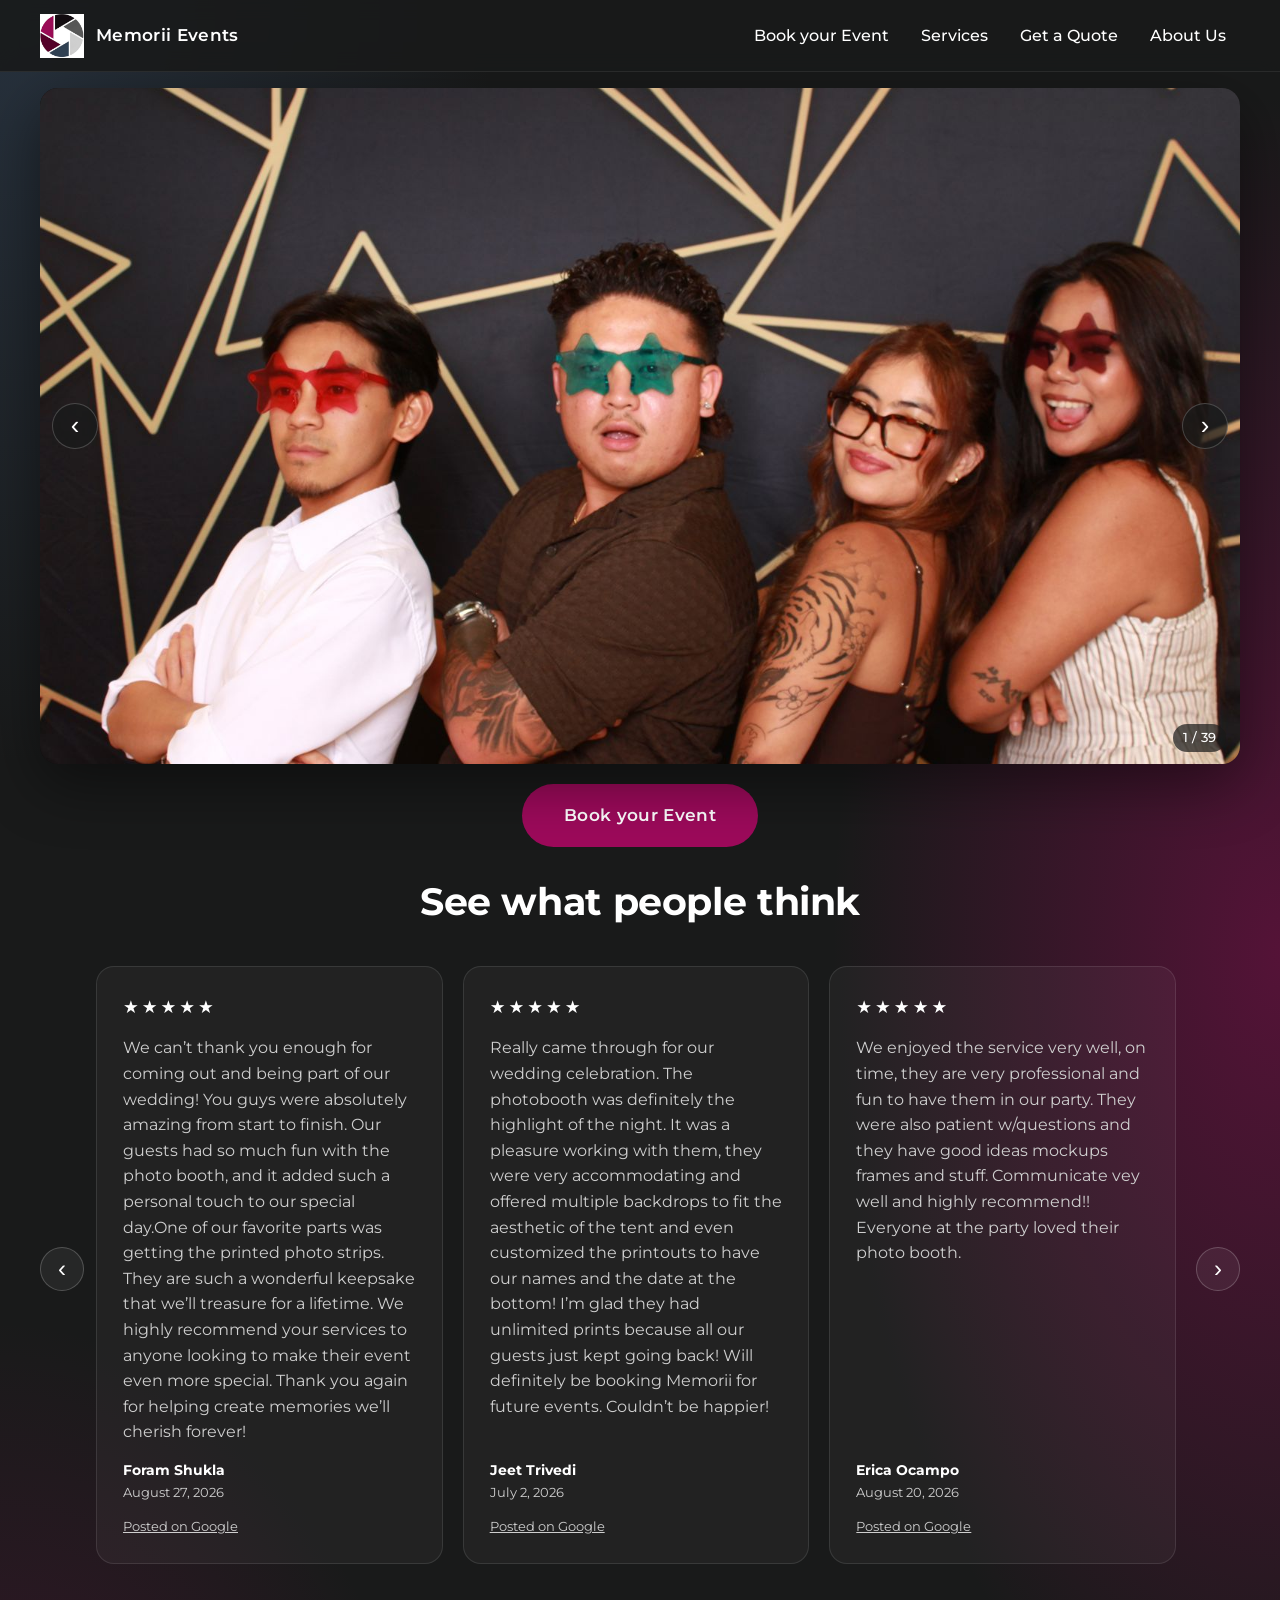
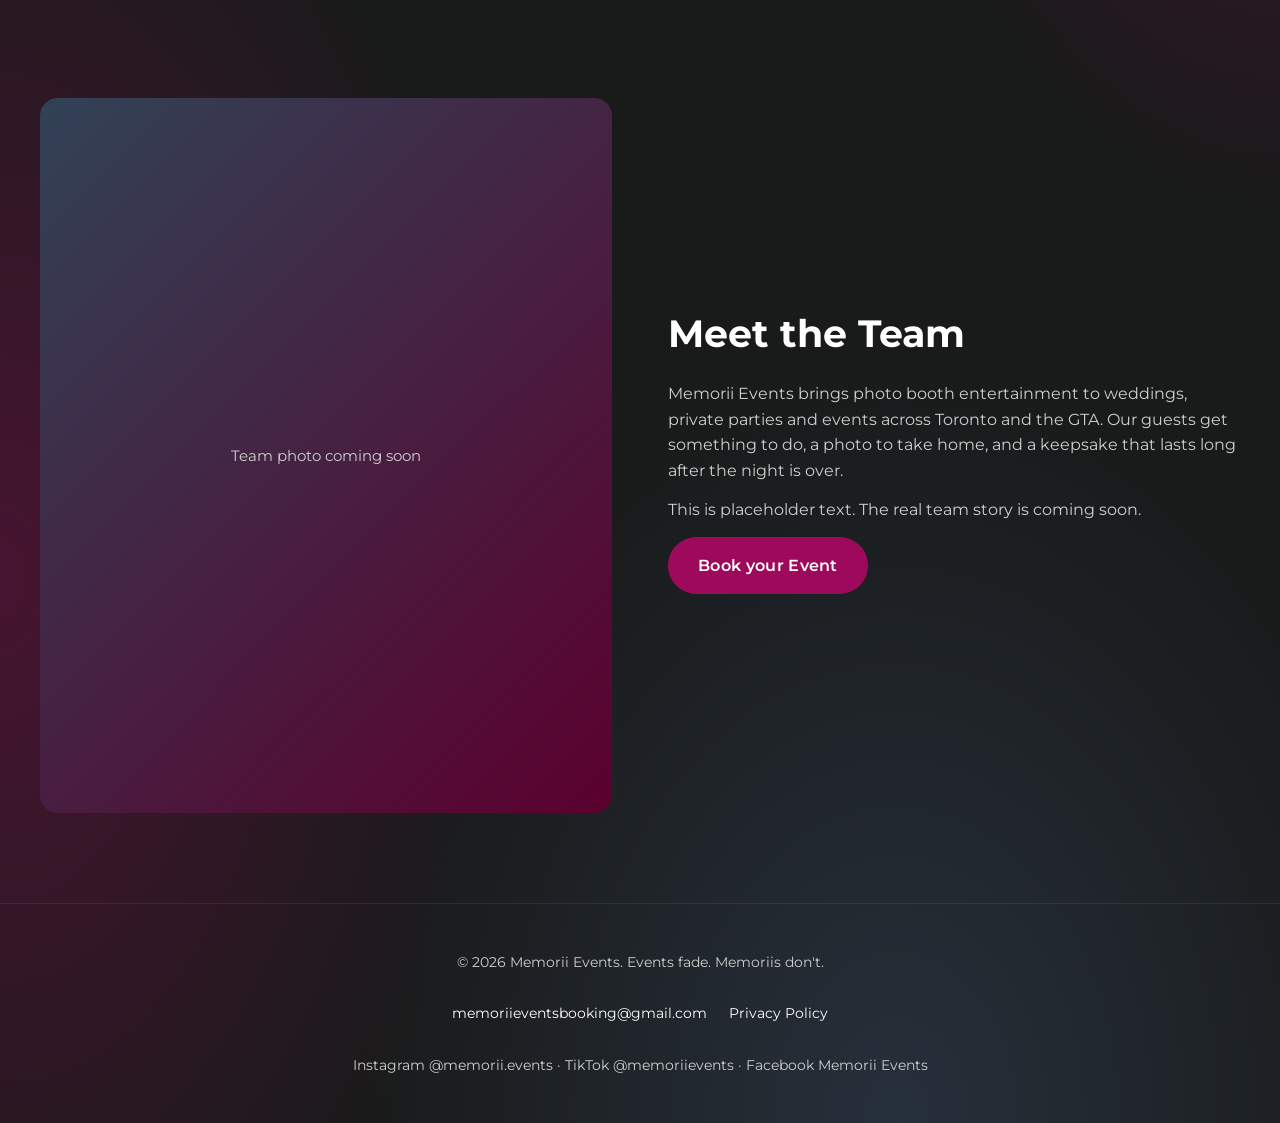
==== index.html @ ae77ec04 "Build Part 1 of Memorii Events site Static HTML/CSS/JS site: home page with hero carousel, reviews r" ====
<!doctype html>
<html lang="en-CA">
<head>
  <meta charset="utf-8">
  <meta name="viewport" content="width=device-width, initial-scale=1">
  <title>Memorii Events | Photo Booth Entertainment in Toronto and the GTA</title>
  <meta name="description" content="Memorii Events brings photo booth entertainment, printed keepsakes and digital photo sharing to weddings, private parties and events in Toronto and the GTA.">
  <link rel="canonical" href="https://memoriievents.ca/">
  <meta property="og:type" content="website">
  <meta property="og:title" content="Memorii Events">
  <meta property="og:description" content="Events fade. Memoriis don't.">
  <meta property="og:url" content="https://memoriievents.ca/">
  <meta property="og:image" content="https://memoriievents.ca/assets/brand/business-card.jpg">
  <meta name="theme-color" content="#191a1a">
  <link rel="icon" href="assets/logo-web.png">
  <link rel="preconnect" href="https://fonts.googleapis.com">
  <link rel="preconnect" href="https://fonts.gstatic.com" crossorigin>
  <link href="https://fonts.googleapis.com/css2?family=Montserrat:wght@400;500;600;700&display=swap" rel="stylesheet">
  <link rel="stylesheet" href="assets/css/styles.css">
  <script type="application/ld+json">
  {"@context":"https://schema.org","@type":"LocalBusiness","name":"Memorii Events","url":"https://memoriievents.ca/","email":"memoriieventsbooking@gmail.com","description":"Photo booth entertainment, onsite printing and digital photo sharing for weddings, private parties and events.","areaServed":"Toronto and the GTA"}
  </script>
</head>
<body>
<a class="skip-link" href="#main">Skip to content</a>

<header class="site-header">
  <div class="container header-inner">
    <a class="brand" href="index.html" aria-label="Memorii Events home">
      <img src="assets/logo-web.png" alt="Memorii Events logo" width="44" height="44">
      <span>Memorii Events</span>
    </a>
    <button class="menu-toggle" type="button" aria-expanded="false" aria-controls="site-nav" aria-label="Open menu">
      <span></span><span></span><span></span>
    </button>
    <nav id="site-nav" class="site-nav" aria-label="Main">
      <a href="pages/book.html">Book your Event</a>
      <a href="pages/services.html">Services</a>
      <a href="pages/quote.html">Get a Quote</a>
      <a href="#meet-the-team">About Us</a>
    </nav>
  </div>
</header>

<main id="main">
  <section class="hero" aria-label="Photos and videos from our events">
    <div class="container">
      <div class="carousel-stage" role="region" aria-roledescription="carousel" aria-label="Photos and videos from our events">
        <span class="carousel-count" aria-live="polite"></span>
        <button class="carousel-btn prev" type="button" aria-label="Previous photo or video">&#8249;</button>
        <button class="carousel-btn next" type="button" aria-label="Next photo or video">&#8250;</button>
      </div>
    </div>
    <div class="hero-cta">
      <a class="btn btn-lg" href="pages/book.html">Book your Event</a>
    </div>
  </section>

  <section class="reviews" id="reviews" aria-labelledby="reviews-title">
    <div class="container">
      <h2 class="section-title" id="reviews-title">See what people think</h2>
      <div class="reviews-wrap">
        <button class="rev-btn" type="button" data-reviews-prev aria-label="Previous reviews">&#8249;</button>
        <div class="reviews-track" data-reviews tabindex="0" aria-label="Customer reviews"></div>
        <button class="rev-btn" type="button" data-reviews-next aria-label="Next reviews">&#8250;</button>
      </div>
    </div>
  </section>

  <section class="about" id="meet-the-team" aria-labelledby="team-title">
    <div class="container about-grid">
      <div class="team-photo">
        <img src="assets/images/team.jpg" alt="The Memorii Events team" width="800" height="1000"
             onload="this.nextElementSibling.hidden=true" onerror="this.remove()">
        <span class="team-placeholder">Team photo coming soon</span>
      </div>
      <div class="about-copy">
        <h2 id="team-title">Meet the Team</h2>
        <!-- TODO: replace this filler text with the real About Us blurb -->
        <p>Memorii Events brings photo booth entertainment to weddings, private parties and events across Toronto and the GTA. Our guests get something to do, a photo to take home, and a keepsake that lasts long after the night is over.</p>
        <p>This is placeholder text. The real team story is coming soon.</p>
        <p><a class="btn" href="pages/book.html">Book your Event</a></p>
      </div>
    </div>
  </section>
</main>

<footer class="site-footer">
  <div class="container footer-inner">
    <p>&copy; 2026 Memorii Events. Events fade. Memoriis don't.</p>
    <ul class="footer-links">
      <li><a href="mailto:memoriieventsbooking@gmail.com">memoriieventsbooking@gmail.com</a></li>
      <li><a href="pages/privacy.html">Privacy Policy</a></li>
    </ul>
    <p>Instagram @memorii.events &middot; TikTok @memoriievents &middot; Facebook Memorii Events</p>
  </div>
</footer>

<script src="assets/js/main.js" defer></script>
</body>
</html>
---- assets/css/styles.css ----
/* ==========================================================
   Memorii Events - main stylesheet
   Colours are defined once here. To change a brand colour,
   edit the value in :root below.
   ========================================================== */
:root {
  --bg: #191a1a;            /* page background (near-black) */
  --slate: #314256;         /* edge glow, dark gray blue */
  --magenta: #9d0a5b;       /* accent, buttons, edge glow */
  --magenta-deep: #5b002e;  /* button hover */
  --white: #ffffff;         /* main text */
  --grey: #cfcfcf;          /* secondary text */
  --header-h: 72px;
  --radius: 18px;
  --container: 1200px;
}

* { box-sizing: border-box; }
html { scroll-behavior: smooth; background: var(--bg); }

body {
  margin: 0;
  min-height: 100vh;
  font-family: "Montserrat", system-ui, -apple-system, "Segoe UI", sans-serif;
  font-size: 16px;
  line-height: 1.6;
  color: var(--white);
  background-color: var(--bg);
  /* Soft brand glows along the edges, based on the business card */
  background-image:
    radial-gradient(ellipse 55% 40% at 0% 0%, rgba(49, 66, 86, 0.6), transparent 70%),
    radial-gradient(ellipse 50% 45% at 100% 35%, rgba(157, 10, 91, 0.45), transparent 70%),
    radial-gradient(ellipse 55% 45% at 0% 80%, rgba(157, 10, 91, 0.35), transparent 70%),
    radial-gradient(ellipse 60% 40% at 70% 100%, rgba(49, 66, 86, 0.55), transparent 70%);
  background-repeat: no-repeat;
  background-size: 100% 100%;
}

img, video { display: block; max-width: 100%; }
a { color: var(--white); }
a:focus-visible, button:focus-visible, input:focus-visible,
select:focus-visible, textarea:focus-visible, [tabindex]:focus-visible {
  outline: 3px solid var(--magenta);
  outline-offset: 3px;
}

.container { width: min(100% - 32px, var(--container)); margin-inline: auto; }
.visually-hidden {
  position: absolute !important; width: 1px; height: 1px; padding: 0;
  margin: -1px; overflow: hidden; clip: rect(0 0 0 0); border: 0; white-space: nowrap;
}
.skip-link {
  position: absolute; left: 16px; top: -60px; z-index: 100;
  background: var(--magenta); color: var(--white); padding: 8px 14px; border-radius: 8px;
}
.skip-link:focus { top: 12px; }

/* ---------- Buttons ---------- */
.btn {
  display: inline-block; cursor: pointer; text-decoration: none;
  font: inherit; font-weight: 600; letter-spacing: 0.02em;
  padding: 14px 28px; border-radius: 999px; border: 2px solid transparent;
  background: var(--magenta); color: var(--white);
  transition: background-color 0.2s ease, border-color 0.2s ease;
}
.btn:hover { background: var(--magenta-deep); }
.btn-lg { padding: 16px 40px; font-size: 1.05rem; }
.btn-ghost { background: transparent; border-color: var(--grey); color: var(--white); }
.btn-ghost:hover { background: rgba(255, 255, 255, 0.08); border-color: var(--white); }

/* ---------- Header / banner ---------- */
.site-header {
  position: sticky; top: 0; z-index: 50; height: var(--header-h);
  background: rgba(25, 26, 26, 0.88);
  backdrop-filter: blur(10px); -webkit-backdrop-filter: blur(10px);
  border-bottom: 1px solid rgba(255, 255, 255, 0.08);
}
.header-inner {
  height: 100%; display: flex; align-items: center; justify-content: space-between;
  position: relative;
}
.brand { display: flex; align-items: center; gap: 12px; text-decoration: none; }
.brand img { height: 44px; width: auto; }
.brand span { font-weight: 600; font-size: 1.05rem; letter-spacing: 0.02em; }

.site-nav {
  display: none; position: absolute; top: 100%; left: 0; right: 0;
  flex-direction: column; background: var(--bg);
  border-bottom: 1px solid rgba(255, 255, 255, 0.08);
}
.site-nav.is-open { display: flex; }
.site-nav a {
  padding: 16px 20px; text-decoration: none; font-weight: 500;
  border-top: 1px solid rgba(255, 255, 255, 0.06);
}
.site-nav a:hover, .site-nav a[aria-current="page"] { color: var(--magenta); }

.menu-toggle {
  display: flex; flex-direction: column; justify-content: center; gap: 5px;
  width: 44px; height: 44px; padding: 10px; background: none; border: 0; cursor: pointer;
}
.menu-toggle span { display: block; height: 2px; background: var(--white); border-radius: 2px; }

@media (min-width: 900px) {
  .menu-toggle { display: none; }
  .site-nav {
    display: flex; position: static; flex-direction: row; gap: 4px;
    background: none; border: 0;
  }
  .site-nav a {
    border: 0; padding: 8px 14px; border-radius: 999px;
  }
  .site-nav a:hover, .site-nav a[aria-current="page"] {
    background: rgba(157, 10, 91, 0.25); color: var(--white);
  }
}

/* ---------- Home: hero carousel ---------- */
.hero { padding: 16px 0 0; }
.hero .container { width: min(100% - 24px, var(--container)); }

.carousel-stage {
  position: relative; overflow: hidden; border-radius: var(--radius);
  background: #0e0f0f; box-shadow: 0 20px 60px rgba(0, 0, 0, 0.45);
  /* Fills most of the first screen. The reviews heading peeks in at the bottom. */
  height: 70vh;
  height: clamp(300px, calc(100svh - 224px), 760px);
  touch-action: pan-y;
  user-select: none;
}
.slide {
  position: absolute; inset: 0; opacity: 0; transition: opacity 0.6s ease;
  pointer-events: none;
}
.slide.is-active { opacity: 1; pointer-events: auto; }
.slide img, .slide video { width: 100%; height: 100%; object-fit: cover; }

.carousel-btn {
  position: absolute; top: 50%; transform: translateY(-50%); z-index: 3;
  width: 46px; height: 46px; border-radius: 50%; cursor: pointer;
  background: rgba(25, 26, 26, 0.7); color: var(--white);
  border: 1px solid rgba(255, 255, 255, 0.2);
  font-size: 1.6rem; line-height: 1; display: grid; place-items: center;
}
.carousel-btn:hover { background: var(--magenta); border-color: var(--magenta); }
.carousel-btn.prev { left: 12px; }
.carousel-btn.next { right: 12px; }

.carousel-count {
  position: absolute; right: 14px; bottom: 12px; z-index: 3;
  font-size: 0.8rem; font-weight: 500; color: var(--white);
  background: rgba(25, 26, 26, 0.7); padding: 4px 10px; border-radius: 999px;
}

.hero-cta { text-align: center; margin-top: 20px; }

/* ---------- Reviews ---------- */
.reviews { padding: 24px 0 80px; }
.section-title {
  text-align: center; font-size: clamp(1.6rem, 3.2vw, 2.4rem);
  font-weight: 700; margin: 0 0 28px; letter-spacing: -0.01em;
}
.reviews-wrap { display: flex; align-items: center; gap: 12px; }
.reviews-track {
  flex: 1; min-width: 0; display: flex; gap: 20px; overflow-x: auto;
  scroll-snap-type: x mandatory; scroll-behavior: smooth;
  padding: 6px 2px 14px; scrollbar-width: none;
}
.reviews-track::-webkit-scrollbar { display: none; }
.review-card {
  flex: 0 0 100%; scroll-snap-align: start;
  display: flex; flex-direction: column; gap: 14px;
  padding: 26px; border-radius: var(--radius);
  background: rgba(255, 255, 255, 0.04); border: 1px solid rgba(255, 255, 255, 0.1);
}
.stars { color: var(--white); letter-spacing: 3px; font-size: 1.1rem; }
.review-text { margin: 0; color: var(--grey); flex: 1; }
.review-meta { display: flex; flex-direction: column; font-size: 0.9rem; }
.review-meta span { color: var(--grey); font-size: 0.82rem; }
.posted-on { font-size: 0.8rem; color: var(--grey); }
.reviews-status { text-align: center; color: var(--grey); }
.rev-btn {
  flex: 0 0 auto; width: 44px; height: 44px; border-radius: 50%; cursor: pointer;
  background: rgba(255, 255, 255, 0.06); color: var(--white);
  border: 1px solid rgba(255, 255, 255, 0.2); font-size: 1.5rem; line-height: 1;
}
.rev-btn:hover { background: var(--magenta); border-color: var(--magenta); }

@media (min-width: 900px) {
  .review-card { flex: 0 0 calc((100% - 40px) / 3); }
  .reviews-track { gap: 20px; }
}

/* ---------- About / team ---------- */
.about { padding: 40px 0 90px; scroll-margin-top: calc(var(--header-h) + 16px); }
.about-grid { display: grid; gap: 36px; align-items: center; }
.team-photo {
  position: relative; aspect-ratio: 4 / 5; border-radius: var(--radius); overflow: hidden;
  background: linear-gradient(135deg, var(--slate), var(--magenta-deep));
  display: grid; place-items: center;
}
.team-photo img { position: absolute; inset: 0; width: 100%; height: 100%; object-fit: cover; }
.team-placeholder { font-size: 0.95rem; color: var(--grey); padding: 16px; text-align: center; }
.about-copy h2 { font-size: clamp(1.6rem, 3.2vw, 2.4rem); margin: 0 0 16px; }
.about-copy p { color: var(--grey); margin: 0 0 14px; }
@media (min-width: 800px) {
  .about-grid { grid-template-columns: 1fr 1fr; gap: 56px; }
}

/* ---------- Footer ---------- */
.site-footer {
  border-top: 1px solid rgba(255, 255, 255, 0.08); padding: 32px 0; color: var(--grey);
  font-size: 0.9rem;
}
.footer-inner { display: flex; flex-direction: column; gap: 14px; align-items: center; text-align: center; }
.footer-links { display: flex; flex-wrap: wrap; gap: 8px 22px; justify-content: center; list-style: none; padding: 0; margin: 0; }
.footer-links a { text-decoration: none; }
.footer-links a:hover { color: var(--magenta); }

/* ---------- Inner pages ---------- */
.page { padding: 56px 0 90px; }
.page-narrow { max-width: 680px; margin-inline: auto; }
.page h1 { font-size: clamp(2rem, 4.5vw, 3rem); margin: 0 0 12px; line-height: 1.15; }
.page .lead { color: var(--grey); font-size: 1.05rem; margin: 0 0 32px; }
.page h2 { font-size: 1.3rem; margin: 32px 0 10px; }
.page p, .page li { color: var(--grey); }

.form-card {
  background: rgba(255, 255, 255, 0.04); border: 1px solid rgba(255, 255, 255, 0.1);
  border-radius: var(--radius); padding: clamp(22px, 4vw, 40px);
}
.enquiry-form { display: grid; gap: 18px; }
.field { display: grid; gap: 6px; }
.field label { font-weight: 600; font-size: 0.95rem; }
.field .hint { font-size: 0.82rem; color: var(--grey); }
.field input, .field select, .field textarea {
  font: inherit; color: var(--white); width: 100%;
  background: rgba(255, 255, 255, 0.06); border: 1px solid rgba(255, 255, 255, 0.16);
  border-radius: 12px; padding: 12px 14px;
}
.field select option { background: var(--bg); color: var(--white); }
.field textarea { resize: vertical; min-height: 120px; }
.field input::placeholder, .field textarea::placeholder { color: rgba(207, 207, 207, 0.6); }
.enquiry-form .btn { justify-self: start; }
.required-note { font-size: 0.85rem; color: var(--grey); margin: 0 0 18px; }

.coming-soon {
  border: 1px dashed rgba(255, 255, 255, 0.25); border-radius: var(--radius);
  padding: 36px 24px; text-align: center; color: var(--grey);
}
.cta-row { display: flex; flex-wrap: wrap; gap: 12px; margin-top: 24px; }

/* ---------- Motion preferences ---------- */
@media (prefers-reduced-motion: reduce) {
  html { scroll-behavior: auto; }
  *, *::before, *::after { transition-duration: 0.01ms !important; }
  .reviews-track { scroll-behavior: auto; }
}

/* ---------- Tablet and up ---------- */
@media (min-width: 900px) {
  .container { width: min(100% - 48px, var(--container)); }
  .hero .container { width: min(100% - 48px, var(--container)); }
  .reviews-track { padding-inline: 4px; }
}
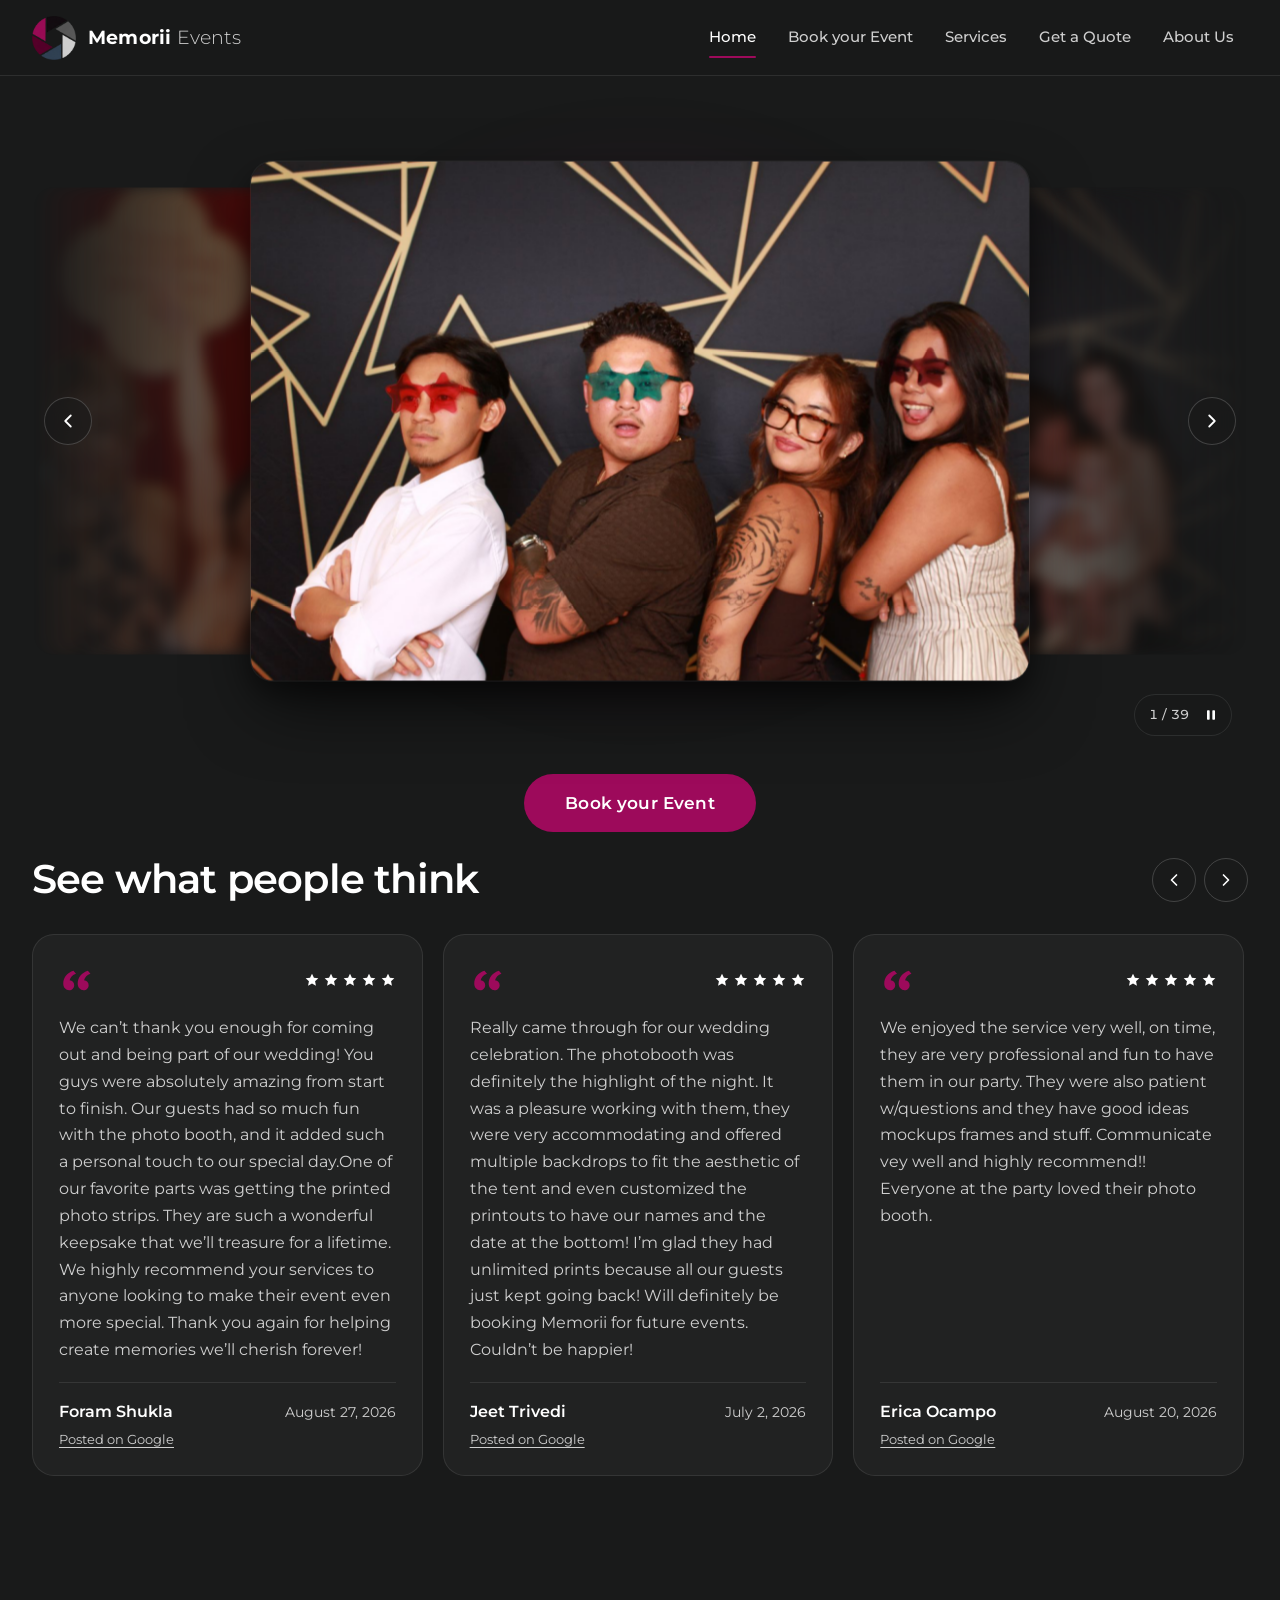
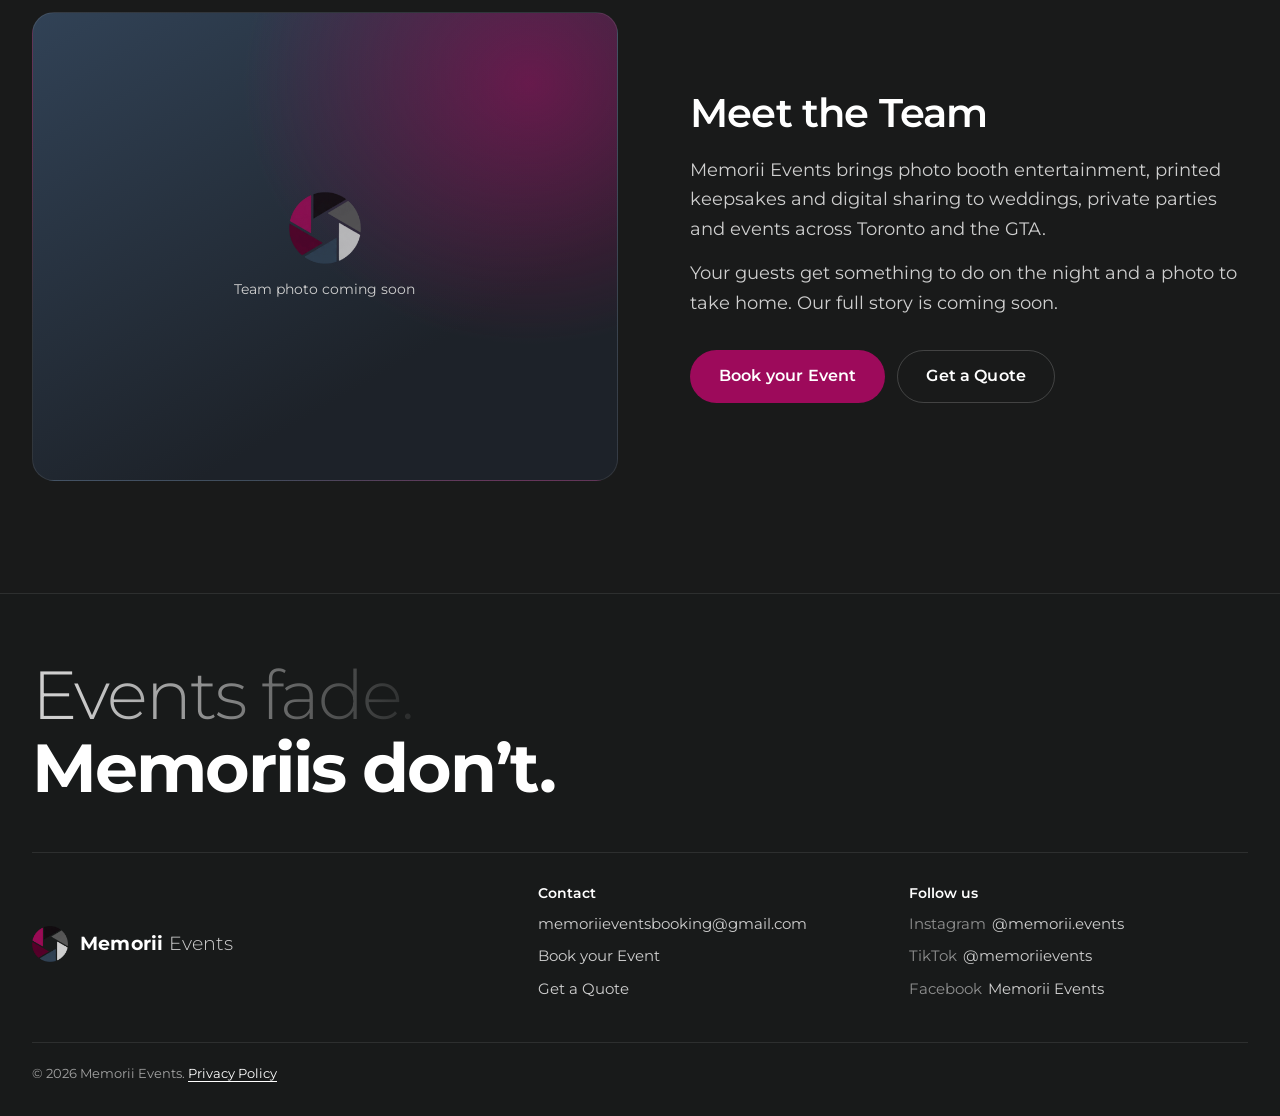
==== commit 80a1f82f: "Rebuild Part 1: coverflow carousel, transparent logo, polished pages - Coverflow hero carousel: rais" ====
--- a/index.html
+++ b/index.html
@@ -3,22 +3,30 @@
 <head>
   <meta charset="utf-8">
   <meta name="viewport" content="width=device-width, initial-scale=1">
-  <title>Memorii Events | Photo Booth Entertainment in Toronto and the GTA</title>
-  <meta name="description" content="Memorii Events brings photo booth entertainment, printed keepsakes and digital photo sharing to weddings, private parties and events in Toronto and the GTA.">
+  <title>Memorii Events | Photo Booth for Weddings and Events in Toronto and the GTA</title>
+  <meta name="description" content="Photo booth entertainment for weddings, private parties and events across Toronto and the GTA. Printed keepsakes, digital sharing and something fun for your guests to do.">
   <link rel="canonical" href="https://memoriievents.ca/">
+  <meta name="theme-color" content="#191a1a">
+
+  <!-- Social sharing previews -->
   <meta property="og:type" content="website">
-  <meta property="og:title" content="Memorii Events">
-  <meta property="og:description" content="Events fade. Memoriis don't.">
+  <meta property="og:site_name" content="Memorii Events">
+  <meta property="og:locale" content="en_CA">
+  <meta property="og:title" content="Memorii Events | Photo Booth for Weddings and Events in Toronto and the GTA">
+  <meta property="og:description" content="Photo booth entertainment for weddings, private parties and events across Toronto and the GTA. Printed keepsakes, digital sharing and something fun for your guests to do.">
   <meta property="og:url" content="https://memoriievents.ca/">
-  <meta property="og:image" content="https://memoriievents.ca/assets/brand/business-card.jpg">
-  <meta name="theme-color" content="#191a1a">
-  <link rel="icon" href="assets/logo-web.png">
+  <meta property="og:image" content="https://memoriievents.ca/assets/media-web/wedding1.jpg">
+  <meta name="twitter:card" content="summary_large_image">
+
+  <link rel="icon" type="image/png" sizes="32x32" href="assets/favicon-32.png">
+  <link rel="apple-touch-icon" href="assets/apple-touch-icon.png">
+
   <link rel="preconnect" href="https://fonts.googleapis.com">
   <link rel="preconnect" href="https://fonts.gstatic.com" crossorigin>
-  <link href="https://fonts.googleapis.com/css2?family=Montserrat:wght@400;500;600;700&display=swap" rel="stylesheet">
-  <link rel="stylesheet" href="assets/css/styles.css">
+  <link rel="stylesheet" href="https://fonts.googleapis.com/css2?family=Montserrat:wght@300;400;500;600;700&display=swap">
+  <link rel="stylesheet" href="assets/css/styles.css?v=2">
   <script type="application/ld+json">
-  {"@context":"https://schema.org","@type":"LocalBusiness","name":"Memorii Events","url":"https://memoriievents.ca/","email":"memoriieventsbooking@gmail.com","description":"Photo booth entertainment, onsite printing and digital photo sharing for weddings, private parties and events.","areaServed":"Toronto and the GTA"}
+  {"@context": "https://schema.org", "@type": "LocalBusiness", "name": "Memorii Events", "url": "https://memoriievents.ca/", "email": "memoriieventsbooking@gmail.com", "logo": "https://memoriievents.ca/assets/logo-transparent.png", "image": "https://memoriievents.ca/assets/media-web/wedding1.jpg", "slogan": "Events fade. Memoriis don't.", "description": "Photo booth entertainment, onsite printing and digital photo sharing for weddings, private parties and events.", "areaServed": ["Toronto", "Greater Toronto Area"]}
   </script>
 </head>
 <body>
@@ -26,76 +34,134 @@
 
 <header class="site-header">
   <div class="container header-inner">
-    <a class="brand" href="index.html" aria-label="Memorii Events home">
-      <img src="assets/logo-web.png" alt="Memorii Events logo" width="44" height="44">
-      <span>Memorii Events</span>
+    <a class="brand" href="index.html" aria-label="Memorii Events, home">
+      <img src="assets/logo-transparent-256.png" alt="" width="44" height="44">
+      <span class="brand-name"><strong>Memorii</strong> <span>Events</span></span>
     </a>
+
     <button class="menu-toggle" type="button" aria-expanded="false" aria-controls="site-nav" aria-label="Open menu">
-      <span></span><span></span><span></span>
+      <svg viewBox="0 0 24 24" fill="none" stroke="currentColor" stroke-width="2" stroke-linecap="round" aria-hidden="true">
+        <path class="line line-top" d="M4 7h16"/><path class="line line-mid" d="M4 12h16"/><path class="line line-bot" d="M4 17h16"/>
+      </svg>
     </button>
+
     <nav id="site-nav" class="site-nav" aria-label="Main">
-      <a href="pages/book.html">Book your Event</a>
-      <a href="pages/services.html">Services</a>
-      <a href="pages/quote.html">Get a Quote</a>
-      <a href="#meet-the-team">About Us</a>
+      <a class="nav-link" href="index.html" aria-current="page">Home</a>
+      <a class="nav-link" href="pages/book.html">Book your Event</a>
+      <a class="nav-link" href="pages/services.html">Services</a>
+      <a class="nav-link" href="pages/quote.html">Get a Quote</a>
+      <a class="nav-link" href="index.html#meet-the-team">About Us</a>
     </nav>
   </div>
 </header>
 
 <main id="main">
+  <h1 class="visually-hidden">Memorii Events: photo booth entertainment for weddings and events in Toronto and the GTA</h1>
+
+  <!-- Hero carousel: photos and videos come from assets/data/carousel.json -->
   <section class="hero" aria-label="Photos and videos from our events">
     <div class="container">
-      <div class="carousel-stage" role="region" aria-roledescription="carousel" aria-label="Photos and videos from our events">
-        <span class="carousel-count" aria-live="polite"></span>
-        <button class="carousel-btn prev" type="button" aria-label="Previous photo or video">&#8249;</button>
-        <button class="carousel-btn next" type="button" aria-label="Next photo or video">&#8250;</button>
+      <div class="cf" data-carousel data-src="assets/data/carousel.json" tabindex="0"
+           role="region" aria-roledescription="carousel"
+           aria-label="Photos and videos from our events. Use the left and right arrow keys to browse.">
+        <div class="cf-track"></div>
+
+        <button class="cf-btn cf-prev" type="button" aria-label="Previous photo or video"><svg viewBox="0 0 24 24" fill="none" stroke="currentColor" stroke-width="2" stroke-linecap="round" stroke-linejoin="round" aria-hidden="true"><path d="m15 18-6-6 6-6"/></svg></button>
+        <button class="cf-btn cf-next" type="button" aria-label="Next photo or video"><svg viewBox="0 0 24 24" fill="none" stroke="currentColor" stroke-width="2" stroke-linecap="round" stroke-linejoin="round" aria-hidden="true"><path d="m9 18 6-6-6-6"/></svg></button>
+
+        <div class="cf-bar">
+          <span class="cf-count" aria-hidden="true"></span>
+          <button class="cf-pause" type="button" aria-label="Pause slideshow" aria-pressed="false">
+            <svg class="icon-pause" viewBox="0 0 24 24" fill="currentColor" aria-hidden="true"><rect x="6" y="5" width="4" height="14" rx="1"/><rect x="14" y="5" width="4" height="14" rx="1"/></svg>
+            <svg class="icon-play" viewBox="0 0 24 24" fill="currentColor" aria-hidden="true"><path d="M7 5.5v13a1 1 0 0 0 1.5.86l11-6.5a1 1 0 0 0 0-1.72l-11-6.5A1 1 0 0 0 7 5.5z"/></svg>
+          </button>
+        </div>
+        <p class="cf-status visually-hidden" aria-live="polite"></p>
       </div>
     </div>
+
     <div class="hero-cta">
       <a class="btn btn-lg" href="pages/book.html">Book your Event</a>
     </div>
   </section>
 
-  <section class="reviews" id="reviews" aria-labelledby="reviews-title">
+  <!-- Reviews: every review in assets/data/reviews.json is shown -->
+  <section class="reviews" aria-labelledby="reviews-title">
     <div class="container">
-      <h2 class="section-title" id="reviews-title">See what people think</h2>
-      <div class="reviews-wrap">
-        <button class="rev-btn" type="button" data-reviews-prev aria-label="Previous reviews">&#8249;</button>
-        <div class="reviews-track" data-reviews tabindex="0" aria-label="Customer reviews"></div>
-        <button class="rev-btn" type="button" data-reviews-next aria-label="Next reviews">&#8250;</button>
+      <div class="section-head">
+        <h2 class="section-title" id="reviews-title">See what people think</h2>
+        <div class="review-arrows">
+          <button class="round-btn" type="button" data-reviews-prev aria-label="Previous review"><svg viewBox="0 0 24 24" fill="none" stroke="currentColor" stroke-width="2" stroke-linecap="round" stroke-linejoin="round" aria-hidden="true"><path d="m15 18-6-6 6-6"/></svg></button>
+          <button class="round-btn" type="button" data-reviews-next aria-label="Next review"><svg viewBox="0 0 24 24" fill="none" stroke="currentColor" stroke-width="2" stroke-linecap="round" stroke-linejoin="round" aria-hidden="true"><path d="m9 18 6-6-6-6"/></svg></button>
+        </div>
       </div>
+      <div class="reviews-track" data-reviews data-src="assets/data/reviews.json" tabindex="0" aria-label="Customer reviews"></div>
     </div>
   </section>
 
-  <section class="about" id="meet-the-team" aria-labelledby="team-title">
-    <div class="container about-grid">
+  <!-- Meet the Team -->
+  <section class="team" id="meet-the-team" aria-labelledby="team-title">
+    <div class="container team-grid">
       <div class="team-photo">
-        <img src="assets/images/team.jpg" alt="The Memorii Events team" width="800" height="1000"
-             onload="this.nextElementSibling.hidden=true" onerror="this.remove()">
-        <span class="team-placeholder">Team photo coming soon</span>
+        <!-- Add the team photo at assets/images/team.jpg. Until then the placeholder below shows. -->
+        <img src="assets/images/team.jpg" alt="The Memorii Events team" width="1000" height="800" loading="lazy"
+             onload="this.nextElementSibling.hidden = true" onerror="this.remove()">
+        <div class="team-placeholder">
+          <img src="assets/logo-transparent-256.png" alt="" width="72" height="72">
+          <span>Team photo coming soon</span>
+        </div>
       </div>
-      <div class="about-copy">
+
+      <div class="team-copy">
         <h2 id="team-title">Meet the Team</h2>
-        <!-- TODO: replace this filler text with the real About Us blurb -->
-        <p>Memorii Events brings photo booth entertainment to weddings, private parties and events across Toronto and the GTA. Our guests get something to do, a photo to take home, and a keepsake that lasts long after the night is over.</p>
-        <p>This is placeholder text. The real team story is coming soon.</p>
-        <p><a class="btn" href="pages/book.html">Book your Event</a></p>
+        <!-- TODO: replace this filler copy with the real Meet the Team blurb -->
+        <p>Memorii Events brings photo booth entertainment, printed keepsakes and digital sharing to weddings, private parties and events across Toronto and the GTA.</p>
+        <p>Your guests get something to do on the night and a photo to take home. Our full story is coming soon.</p>
+        <div class="team-actions">
+          <a class="btn" href="pages/book.html">Book your Event</a>
+          <a class="btn btn-ghost" href="pages/quote.html">Get a Quote</a>
+        </div>
       </div>
     </div>
   </section>
 </main>
 
 <footer class="site-footer">
-  <div class="container footer-inner">
-    <p>&copy; 2026 Memorii Events. Events fade. Memoriis don't.</p>
-    <ul class="footer-links">
-      <li><a href="mailto:memoriieventsbooking@gmail.com">memoriieventsbooking@gmail.com</a></li>
-      <li><a href="pages/privacy.html">Privacy Policy</a></li>
-    </ul>
-    <p>Instagram @memorii.events &middot; TikTok @memoriievents &middot; Facebook Memorii Events</p>
+  <div class="container">
+    <p class="slogan" aria-label="Events fade. Memoriis don't.">
+      <span class="slogan-fade" aria-hidden="true">Events fade.</span>
+      <span class="slogan-bold" aria-hidden="true">Memoriis don&rsquo;t.</span>
+    </p>
+
+    <div class="footer-grid">
+      <div class="footer-brand">
+        <img src="assets/logo-transparent-256.png" alt="" width="36" height="36">
+        <span class="brand-name"><strong>Memorii</strong> <span>Events</span></span>
+      </div>
+      <div>
+        <h2 class="footer-h">Contact</h2>
+        <ul class="footer-list">
+          <li><a href="mailto:memoriieventsbooking@gmail.com">memoriieventsbooking@gmail.com</a></li>
+          <li><a href="pages/book.html">Book your Event</a></li>
+          <li><a href="pages/quote.html">Get a Quote</a></li>
+        </ul>
+      </div>
+      <div>
+        <h2 class="footer-h">Follow us</h2>
+        <ul class="footer-list">
+          <li><span class="label">Instagram</span>@memorii.events</li>
+          <li><span class="label">TikTok</span>@memoriievents</li>
+          <li><span class="label">Facebook</span>Memorii Events</li>
+        </ul>
+      </div>
+    </div>
+
+    <div class="footer-legal">
+      <p>&copy; 2026 Memorii Events. <a href="pages/privacy.html">Privacy Policy</a></p>
+    </div>
   </div>
 </footer>
 
-<script src="assets/js/main.js" defer></script>
+<script src="assets/js/main.js?v=2" defer></script>
 </body>
 </html>
--- a/assets/css/styles.css
+++ b/assets/css/styles.css
@@ -1,265 +1,595 @@
-/* ==========================================================
-   Memorii Events - main stylesheet
-   Colours are defined once here. To change a brand colour,
-   edit the value in :root below.
-   ========================================================== */
+/* ==========================================================================
+   Memorii Events — main stylesheet
+   --------------------------------------------------------------------------
+   Brand colours live in :root below. Change a value there and it updates
+   everywhere on the site.
+
+   Contents
+     1. Tokens
+     2. Base and page background
+     3. Buttons and links
+     4. Header and navigation
+     5. Home: hero carousel (coverflow)
+     6. Home: reviews
+     7. Home: meet the team
+     8. Footer
+     9. Inner pages and forms
+    10. Reduced motion
+   ========================================================================== */
+
+/* 1. Tokens ---------------------------------------------------------------- */
 :root {
-  --bg: #191a1a;            /* page background (near-black) */
-  --slate: #314256;         /* edge glow, dark gray blue */
+  /* Brand colours */
+  --bg: #191a1a;            /* page background, near-black */
+  --slate: #314256;         /* dark grey blue, edge glow */
   --magenta: #9d0a5b;       /* accent, buttons, edge glow */
   --magenta-deep: #5b002e;  /* button hover */
   --white: #ffffff;         /* main text */
   --grey: #cfcfcf;          /* secondary text */
-  --header-h: 72px;
-  --radius: 18px;
-  --container: 1200px;
-}
-
-* { box-sizing: border-box; }
-html { scroll-behavior: smooth; background: var(--bg); }
+
+  /* Derived surfaces (white at low opacity over the background) */
+  --surface: rgba(255, 255, 255, 0.035);
+  --surface-strong: rgba(255, 255, 255, 0.06);
+  --line: rgba(255, 255, 255, 0.09);
+  --line-strong: rgba(255, 255, 255, 0.18);
+
+  /* Type scale (Montserrat) */
+  --fs-body: 1rem;
+  --fs-small: 0.875rem;
+  --fs-lead: 1.125rem;
+  --fs-h3: 1.25rem;
+  --fs-h2: clamp(1.75rem, 1.2rem + 2.2vw, 2.5rem);
+  --fs-h1: clamp(2.25rem, 1.4rem + 3.6vw, 3.5rem);
+
+  /* Layout */
+  --header-h: 64px;
+  --container: 1240px;
+  --gutter: 16px;
+  --radius-lg: 22px;
+  --radius-md: 14px;
+  --ease: cubic-bezier(0.22, 0.8, 0.24, 1);
+}
+
+@media (min-width: 900px) {
+  :root { --header-h: 76px; --gutter: 32px; }
+}
+
+/* 2. Base and page background --------------------------------------------- */
+*, *::before, *::after { box-sizing: border-box; }
+
+html {
+  background: var(--bg);
+  scroll-behavior: smooth;
+  scroll-padding-top: calc(var(--header-h) + 16px);
+  -webkit-text-size-adjust: 100%;
+}
 
 body {
   margin: 0;
   min-height: 100vh;
   font-family: "Montserrat", system-ui, -apple-system, "Segoe UI", sans-serif;
-  font-size: 16px;
-  line-height: 1.6;
+  font-size: var(--fs-body);
+  line-height: 1.65;
   color: var(--white);
   background-color: var(--bg);
-  /* Soft brand glows along the edges, based on the business card */
-  background-image:
-    radial-gradient(ellipse 55% 40% at 0% 0%, rgba(49, 66, 86, 0.6), transparent 70%),
-    radial-gradient(ellipse 50% 45% at 100% 35%, rgba(157, 10, 91, 0.45), transparent 70%),
-    radial-gradient(ellipse 55% 45% at 0% 80%, rgba(157, 10, 91, 0.35), transparent 70%),
-    radial-gradient(ellipse 60% 40% at 70% 100%, rgba(49, 66, 86, 0.55), transparent 70%);
-  background-repeat: no-repeat;
-  background-size: 100% 100%;
-}
-
-img, video { display: block; max-width: 100%; }
-a { color: var(--white); }
-a:focus-visible, button:focus-visible, input:focus-visible,
-select:focus-visible, textarea:focus-visible, [tabindex]:focus-visible {
-  outline: 3px solid var(--magenta);
+  overflow-x: hidden;
+  -webkit-font-smoothing: antialiased;
+}
+
+/* Soft brand glows pinned to the screen edges, based on the business card.
+   A fixed layer, so the glow stays at the edges while the page scrolls. */
+body::before {
+  content: "";
+  position: fixed;
+  inset: 0;
+  z-index: -1;
+  pointer-events: none;
+  background:
+    radial-gradient(38% 32% at 4% 2%, rgba(207, 207, 207, 0.09), transparent 70%),
+    radial-gradient(55% 45% at 0% 0%, rgba(49, 66, 86, 0.55), transparent 72%),
+    radial-gradient(42% 55% at 100% 38%, rgba(157, 10, 91, 0.34), transparent 72%),
+    radial-gradient(48% 42% at 0% 96%, rgba(157, 10, 91, 0.26), transparent 72%),
+    radial-gradient(55% 40% at 58% 106%, rgba(49, 66, 86, 0.5), transparent 72%);
+}
+
+img, video, svg { display: block; max-width: 100%; }
+h1, h2, h3 { line-height: 1.15; letter-spacing: -0.02em; font-weight: 600; margin: 0; }
+p { margin: 0; }
+
+.container {
+  width: 100%;
+  max-width: calc(var(--container) + var(--gutter) * 2);
+  margin-inline: auto;
+  padding-inline: var(--gutter);
+}
+
+.visually-hidden {
+  position: absolute !important;
+  width: 1px; height: 1px; padding: 0; margin: -1px;
+  overflow: hidden; clip: rect(0 0 0 0); white-space: nowrap; border: 0;
+}
+
+.skip-link {
+  position: absolute; left: 16px; top: -100px; z-index: 200;
+  padding: 10px 16px; border-radius: 10px;
+  background: var(--magenta); color: var(--white); font-weight: 600; text-decoration: none;
+}
+.skip-link:focus { top: 12px; }
+
+/* One consistent, high-visibility focus ring */
+:focus-visible {
+  outline: 3px solid var(--grey);
   outline-offset: 3px;
-}
-
-.container { width: min(100% - 32px, var(--container)); margin-inline: auto; }
-.visually-hidden {
-  position: absolute !important; width: 1px; height: 1px; padding: 0;
-  margin: -1px; overflow: hidden; clip: rect(0 0 0 0); border: 0; white-space: nowrap;
-}
-.skip-link {
-  position: absolute; left: 16px; top: -60px; z-index: 100;
-  background: var(--magenta); color: var(--white); padding: 8px 14px; border-radius: 8px;
-}
-.skip-link:focus { top: 12px; }
-
-/* ---------- Buttons ---------- */
+  border-radius: 6px;
+}
+
+/* 3. Buttons and links ----------------------------------------------------- */
+a { color: var(--white); text-underline-offset: 3px; }
+a:hover { color: var(--grey); }
+
 .btn {
-  display: inline-block; cursor: pointer; text-decoration: none;
-  font: inherit; font-weight: 600; letter-spacing: 0.02em;
-  padding: 14px 28px; border-radius: 999px; border: 2px solid transparent;
-  background: var(--magenta); color: var(--white);
-  transition: background-color 0.2s ease, border-color 0.2s ease;
-}
-.btn:hover { background: var(--magenta-deep); }
-.btn-lg { padding: 16px 40px; font-size: 1.05rem; }
-.btn-ghost { background: transparent; border-color: var(--grey); color: var(--white); }
-.btn-ghost:hover { background: rgba(255, 255, 255, 0.08); border-color: var(--white); }
-
-/* ---------- Header / banner ---------- */
+  display: inline-flex; align-items: center; justify-content: center; gap: 10px;
+  min-height: 48px; padding: 12px 28px;
+  border: 1.5px solid transparent; border-radius: 999px;
+  font: inherit; font-weight: 600; font-size: 1rem; letter-spacing: 0.01em;
+  text-decoration: none; cursor: pointer;
+  color: var(--white); background: var(--magenta);
+  transition: background-color 0.2s ease, border-color 0.2s ease, transform 0.2s ease;
+}
+.btn:hover { background: var(--magenta-deep); color: var(--white); }
+.btn:active { transform: translateY(1px); }
+.btn:focus-visible { border-radius: 999px; }
+.btn[disabled] { opacity: 0.6; cursor: progress; }
+
+.btn-lg { min-height: 56px; padding: 14px 40px; font-size: 1.0625rem; }
+
+.btn-ghost { background: transparent; border-color: var(--line-strong); }
+.btn-ghost:hover { background: var(--surface-strong); border-color: var(--grey); }
+
+/* 4. Header and navigation ------------------------------------------------- */
 .site-header {
-  position: sticky; top: 0; z-index: 50; height: var(--header-h);
-  background: rgba(25, 26, 26, 0.88);
-  backdrop-filter: blur(10px); -webkit-backdrop-filter: blur(10px);
-  border-bottom: 1px solid rgba(255, 255, 255, 0.08);
-}
+  position: sticky; top: 0; z-index: 100;
+  height: var(--header-h);
+  background: rgba(25, 26, 26, 0.82);
+  -webkit-backdrop-filter: blur(14px) saturate(140%);
+  backdrop-filter: blur(14px) saturate(140%);
+  border-bottom: 1px solid var(--line);
+}
+
 .header-inner {
-  height: 100%; display: flex; align-items: center; justify-content: space-between;
   position: relative;
-}
-.brand { display: flex; align-items: center; gap: 12px; text-decoration: none; }
-.brand img { height: 44px; width: auto; }
-.brand span { font-weight: 600; font-size: 1.05rem; letter-spacing: 0.02em; }
-
+  height: 100%;
+  display: flex; align-items: center; justify-content: space-between; gap: 24px;
+}
+
+.brand {
+  display: inline-flex; align-items: center; gap: 12px;
+  text-decoration: none; color: var(--white);
+}
+.brand:hover { color: var(--white); }
+.brand img { width: 40px; height: 40px; }
+.brand-name { font-size: 1.125rem; line-height: 1; letter-spacing: 0.01em; white-space: nowrap; }
+.brand-name strong { font-weight: 700; }
+.brand-name span { font-weight: 300; color: var(--grey); }
+
+/* Mobile menu button (three lines that turn into an X) */
+.menu-toggle {
+  display: inline-grid; place-items: center;
+  width: 44px; height: 44px; margin-right: -8px;
+  background: none; border: 0; border-radius: 10px; cursor: pointer; color: var(--white);
+}
+.menu-toggle svg { width: 26px; height: 26px; }
+.menu-toggle .line { transition: transform 0.25s var(--ease), opacity 0.2s ease; transform-origin: 12px 12px; }
+.menu-toggle[aria-expanded="true"] .line-top { transform: translateY(5px) rotate(45deg); }
+.menu-toggle[aria-expanded="true"] .line-mid { opacity: 0; }
+.menu-toggle[aria-expanded="true"] .line-bot { transform: translateY(-5px) rotate(-45deg); }
+
+/* Navigation: mobile panel first, desktop row from 900px */
 .site-nav {
-  display: none; position: absolute; top: 100%; left: 0; right: 0;
-  flex-direction: column; background: var(--bg);
-  border-bottom: 1px solid rgba(255, 255, 255, 0.08);
+  position: absolute; top: 100%; left: 0; right: 0;
+  display: none; flex-direction: column;
+  padding: 8px var(--gutter) 20px;
+  background: var(--bg);
+  border-bottom: 1px solid var(--line);
+  box-shadow: 0 24px 40px rgba(0, 0, 0, 0.4);
 }
 .site-nav.is-open { display: flex; }
-.site-nav a {
-  padding: 16px 20px; text-decoration: none; font-weight: 500;
-  border-top: 1px solid rgba(255, 255, 255, 0.06);
-}
-.site-nav a:hover, .site-nav a[aria-current="page"] { color: var(--magenta); }
-
-.menu-toggle {
-  display: flex; flex-direction: column; justify-content: center; gap: 5px;
-  width: 44px; height: 44px; padding: 10px; background: none; border: 0; cursor: pointer;
-}
-.menu-toggle span { display: block; height: 2px; background: var(--white); border-radius: 2px; }
+
+.nav-link {
+  display: block; padding: 14px 4px;
+  font-size: 1.0625rem; font-weight: 500; color: var(--grey); text-decoration: none;
+  border-bottom: 1px solid var(--line);
+}
+.nav-link:hover, .nav-link[aria-current="page"] { color: var(--white); }
+.nav-link[aria-current="page"] { box-shadow: inset 3px 0 0 var(--magenta); padding-left: 14px; }
+
 
 @media (min-width: 900px) {
   .menu-toggle { display: none; }
+  .brand img { width: 44px; height: 44px; }
+  .brand-name { font-size: 1.1875rem; }
+
   .site-nav {
-    display: flex; position: static; flex-direction: row; gap: 4px;
-    background: none; border: 0;
+    position: static; display: flex; flex-direction: row; align-items: center; gap: 4px;
+    padding: 0; background: none; border: 0; box-shadow: none;
   }
-  .site-nav a {
-    border: 0; padding: 8px 14px; border-radius: 999px;
+  .nav-link {
+    position: relative; padding: 10px 14px; border: 0;
+    font-size: 0.9375rem;
   }
-  .site-nav a:hover, .site-nav a[aria-current="page"] {
-    background: rgba(157, 10, 91, 0.25); color: var(--white);
+  /* Active page: short magenta bar under the link */
+  .nav-link[aria-current="page"] { box-shadow: none; padding-left: 14px; }
+  .nav-link[aria-current="page"]::after {
+    content: ""; position: absolute; left: 14px; right: 14px; bottom: 2px;
+    height: 2px; border-radius: 2px; background: var(--magenta);
   }
 }
 
-/* ---------- Home: hero carousel ---------- */
-.hero { padding: 16px 0 0; }
-.hero .container { width: min(100% - 24px, var(--container)); }
-
-.carousel-stage {
-  position: relative; overflow: hidden; border-radius: var(--radius);
-  background: #0e0f0f; box-shadow: 0 20px 60px rgba(0, 0, 0, 0.45);
-  /* Fills most of the first screen. The reviews heading peeks in at the bottom. */
-  height: 70vh;
-  height: clamp(300px, calc(100svh - 224px), 760px);
-  touch-action: pan-y;
-  user-select: none;
-}
-.slide {
-  position: absolute; inset: 0; opacity: 0; transition: opacity 0.6s ease;
+/* 5. Home: hero carousel (coverflow) -------------------------------------- */
+/* overflow-x: clip keeps the off-screen slides from widening the page,
+   without cutting off the centre card's shadow top and bottom */
+.hero { padding-top: 16px; overflow-x: clip; }
+
+.cf {
+  position: relative;
+  /* The stage fills most of the first screen. The reviews heading is left
+     to peek in at the bottom edge (see the 166px budget: button + spacing). */
+  height: 72vh;
+  height: clamp(300px, calc(100svh - var(--header-h) - 166px), 800px);
+  outline: none;
+}
+.cf:focus-visible { outline: 3px solid var(--grey); outline-offset: 6px; border-radius: var(--radius-lg); }
+
+/* Magenta glow behind the centre card, for the raised look */
+.cf::before {
+  content: ""; position: absolute; inset: 8% 22%; z-index: 0; pointer-events: none;
+  background: radial-gradient(closest-side, rgba(157, 10, 91, 0.35), transparent);
+  filter: blur(40px);
+}
+
+.cf-track {
+  position: absolute; inset: 0;
+  touch-action: pan-y;          /* vertical scroll stays native, horizontal = swipe */
+  user-select: none; -webkit-user-select: none;
+}
+
+/* Every slide is absolutely placed. JavaScript sets its size and position. */
+.cf-item {
+  position: absolute; left: 0; top: 0;
+  width: 0; height: 0;
+  border-radius: var(--radius-lg);
+  overflow: hidden;
+  background: #101111;
+  opacity: 0;
+  z-index: 1;
+  transition:
+    transform 0.7s var(--ease), width 0.7s var(--ease), height 0.7s var(--ease),
+    opacity 0.6s ease, filter 0.6s ease;
+  will-change: transform, opacity;
+  -webkit-tap-highlight-color: transparent;
+}
+.cf-track.no-anim .cf-item { transition: none; }  /* first placement, no slide-in */
+.cf-media {
+  width: 100%; height: 100%;
+  object-fit: cover;            /* centre frame always matches the item's shape, so nothing is cropped */
   pointer-events: none;
-}
-.slide.is-active { opacity: 1; pointer-events: auto; }
-.slide img, .slide video { width: 100%; height: 100%; object-fit: cover; }
-
-.carousel-btn {
-  position: absolute; top: 50%; transform: translateY(-50%); z-index: 3;
-  width: 46px; height: 46px; border-radius: 50%; cursor: pointer;
-  background: rgba(25, 26, 26, 0.7); color: var(--white);
-  border: 1px solid rgba(255, 255, 255, 0.2);
-  font-size: 1.6rem; line-height: 1; display: grid; place-items: center;
-}
-.carousel-btn:hover { background: var(--magenta); border-color: var(--magenta); }
-.carousel-btn.prev { left: 12px; }
-.carousel-btn.next { right: 12px; }
-
-.carousel-count {
-  position: absolute; right: 14px; bottom: 12px; z-index: 3;
-  font-size: 0.8rem; font-weight: 500; color: var(--white);
-  background: rgba(25, 26, 26, 0.7); padding: 4px 10px; border-radius: 999px;
-}
-
-.hero-cta { text-align: center; margin-top: 20px; }
-
-/* ---------- Reviews ---------- */
-.reviews { padding: 24px 0 80px; }
-.section-title {
-  text-align: center; font-size: clamp(1.6rem, 3.2vw, 2.4rem);
-  font-weight: 700; margin: 0 0 28px; letter-spacing: -0.01em;
-}
-.reviews-wrap { display: flex; align-items: center; gap: 12px; }
+  -webkit-user-drag: none;
+}
+
+/* Centre: sharp, raised, on top */
+.cf-item.is-center {
+  opacity: 1; z-index: 3;
+  box-shadow:
+    0 0 0 1px rgba(255, 255, 255, 0.08),
+    0 30px 70px -10px rgba(0, 0, 0, 0.7),
+    0 12px 24px rgba(0, 0, 0, 0.35);
+}
+
+/* Neighbours: behind, blurred, faded toward the outer edge */
+.cf-item.is-prev, .cf-item.is-next {
+  opacity: 0.6; z-index: 2; cursor: pointer;
+  filter: blur(7px) brightness(0.65) saturate(1.1);
+}
+.cf-item.is-prev {
+  -webkit-mask-image: linear-gradient(to right, transparent 0%, #000 65%);
+  mask-image: linear-gradient(to right, transparent 0%, #000 65%);
+}
+.cf-item.is-next {
+  -webkit-mask-image: linear-gradient(to left, transparent 0%, #000 65%);
+  mask-image: linear-gradient(to left, transparent 0%, #000 65%);
+}
+.cf-item.is-hidden { opacity: 0; z-index: 0; filter: blur(10px); pointer-events: none; }
+
+/* Phones: the two neighbours fill the stage behind the centre card,
+   fading out at the top and bottom instead of the sides */
+.cf.is-narrow .cf-item.is-prev, .cf.is-narrow .cf-item.is-next {
+  opacity: 0.55; border-radius: 0;
+  filter: blur(14px) brightness(0.6) saturate(1.15);
+  -webkit-mask-composite: source-in;
+  mask-composite: intersect;
+}
+.cf.is-narrow .cf-item.is-prev {
+  -webkit-mask-image:
+    linear-gradient(to bottom, transparent 0%, #000 22%, #000 78%, transparent 100%),
+    linear-gradient(to right, #000 40%, transparent 100%);
+  mask-image:
+    linear-gradient(to bottom, transparent 0%, #000 22%, #000 78%, transparent 100%),
+    linear-gradient(to right, #000 40%, transparent 100%);
+}
+.cf.is-narrow .cf-item.is-next {
+  -webkit-mask-image:
+    linear-gradient(to bottom, transparent 0%, #000 22%, #000 78%, transparent 100%),
+    linear-gradient(to left, #000 40%, transparent 100%);
+  mask-image:
+    linear-gradient(to bottom, transparent 0%, #000 22%, #000 78%, transparent 100%),
+    linear-gradient(to left, #000 40%, transparent 100%);
+}
+
+/* Arrows sit over the blurred side areas */
+.cf-btn {
+  position: absolute; top: 50%; z-index: 5;
+  display: grid; place-items: center;
+  width: 48px; height: 48px; margin-top: -24px;
+  border-radius: 50%; border: 1px solid var(--line-strong);
+  background: rgba(25, 26, 26, 0.6); color: var(--white);
+  -webkit-backdrop-filter: blur(8px); backdrop-filter: blur(8px);
+  cursor: pointer;
+  transition: background-color 0.2s ease, border-color 0.2s ease;
+}
+.cf-btn:hover { background: var(--magenta); border-color: var(--magenta); }
+.cf-btn svg { width: 22px; height: 22px; }
+.cf-prev { left: 4px; }
+.cf-next { right: 4px; }
+.cf-btn:focus-visible { border-radius: 50%; }
+
+/* Counter and pause button, bottom right of the stage */
+.cf-bar {
+  position: absolute; right: 8px; bottom: 8px; z-index: 5;
+  display: flex; align-items: center; gap: 6px;
+  padding: 4px 4px 4px 14px; border-radius: 999px;
+  background: rgba(25, 26, 26, 0.7); border: 1px solid var(--line);
+  -webkit-backdrop-filter: blur(8px); backdrop-filter: blur(8px);
+  font-size: 0.8125rem; font-weight: 500; font-variant-numeric: tabular-nums; color: var(--grey);
+}
+.cf-pause {
+  display: grid; place-items: center; width: 32px; height: 32px;
+  border: 0; border-radius: 50%; background: transparent; color: var(--white); cursor: pointer;
+}
+.cf-pause:hover { background: var(--surface-strong); }
+.cf-pause svg { width: 16px; height: 16px; }
+.cf-pause .icon-play { display: none; }
+.cf.is-paused .cf-pause .icon-play { display: block; }
+.cf.is-paused .cf-pause .icon-pause { display: none; }
+
+.cf-error {
+  position: absolute; inset: 0; display: grid; place-items: center; padding: 24px;
+  text-align: center; color: var(--grey);
+}
+
+.hero-cta { display: flex; justify-content: center; padding-top: 24px; }
+
+@media (min-width: 700px) {
+  .cf-prev { left: 12px; }
+  .cf-next { right: 12px; }
+  .cf-bar { right: 16px; bottom: 14px; }
+}
+
+/* 6. Home: reviews --------------------------------------------------------- */
+.reviews { padding: 24px 0 96px; }
+
+.section-head {
+  display: flex; align-items: flex-end; justify-content: space-between; gap: 16px;
+  margin-bottom: 28px;
+}
+.section-title { font-size: var(--fs-h2); }
+
+.review-arrows { display: flex; gap: 8px; flex-shrink: 0; }
+.round-btn {
+  display: grid; place-items: center; width: 44px; height: 44px;
+  border-radius: 50%; border: 1px solid var(--line-strong);
+  background: transparent; color: var(--white); cursor: pointer;
+  transition: background-color 0.2s ease, border-color 0.2s ease;
+}
+.round-btn:hover { background: var(--magenta); border-color: var(--magenta); }
+.round-btn svg { width: 20px; height: 20px; }
+.round-btn:focus-visible { border-radius: 50%; }
+
 .reviews-track {
-  flex: 1; min-width: 0; display: flex; gap: 20px; overflow-x: auto;
+  display: flex; gap: 20px;
+  overflow-x: auto; overscroll-behavior-x: contain;
   scroll-snap-type: x mandatory; scroll-behavior: smooth;
-  padding: 6px 2px 14px; scrollbar-width: none;
+  padding: 4px 2px 16px;
+  scrollbar-width: none;
 }
 .reviews-track::-webkit-scrollbar { display: none; }
+.reviews-track:focus-visible { border-radius: var(--radius-lg); }
+
 .review-card {
-  flex: 0 0 100%; scroll-snap-align: start;
-  display: flex; flex-direction: column; gap: 14px;
-  padding: 26px; border-radius: var(--radius);
-  background: rgba(255, 255, 255, 0.04); border: 1px solid rgba(255, 255, 255, 0.1);
-}
-.stars { color: var(--white); letter-spacing: 3px; font-size: 1.1rem; }
-.review-text { margin: 0; color: var(--grey); flex: 1; }
-.review-meta { display: flex; flex-direction: column; font-size: 0.9rem; }
-.review-meta span { color: var(--grey); font-size: 0.82rem; }
-.posted-on { font-size: 0.8rem; color: var(--grey); }
-.reviews-status { text-align: center; color: var(--grey); }
-.rev-btn {
-  flex: 0 0 auto; width: 44px; height: 44px; border-radius: 50%; cursor: pointer;
-  background: rgba(255, 255, 255, 0.06); color: var(--white);
-  border: 1px solid rgba(255, 255, 255, 0.2); font-size: 1.5rem; line-height: 1;
-}
-.rev-btn:hover { background: var(--magenta); border-color: var(--magenta); }
+  flex: 0 0 100%;
+  scroll-snap-align: start;
+  display: flex; flex-direction: column; gap: 18px;
+  padding: 28px 26px 24px;
+  border-radius: var(--radius-lg);
+  background: var(--surface);
+  border: 1px solid var(--line);
+}
+.review-top { display: flex; align-items: center; justify-content: space-between; }
+.review-quote { width: 34px; height: 34px; color: var(--magenta); }
+.stars { display: flex; gap: 3px; color: var(--white); }
+.stars svg { width: 16px; height: 16px; }
+.stars .is-empty { color: rgba(255, 255, 255, 0.22); }
+.review-text { flex: 1; color: var(--grey); font-size: 0.9875rem; line-height: 1.7; }
+.review-meta {
+  display: flex; flex-wrap: wrap; align-items: baseline; justify-content: space-between; gap: 4px 16px;
+  padding-top: 16px; border-top: 1px solid var(--line);
+}
+.review-name { font-weight: 600; }
+.review-date { color: var(--grey); font-size: var(--fs-small); }
+.review-source { flex-basis: 100%; font-size: 0.8125rem; color: var(--grey); }
+.review-source:hover { color: var(--white); }
+.reviews-status { color: var(--grey); padding: 24px 0; }
+
+@media (min-width: 700px) {
+  .review-card { flex-basis: calc((100% - 20px) / 2); }
+}
+@media (min-width: 1024px) {
+  .review-card { flex-basis: calc((100% - 40px) / 3); }
+}
+
+/* 7. Home: meet the team --------------------------------------------------- */
+.team { padding: 24px 0 112px; }
+.team-grid { display: grid; gap: 40px; align-items: center; }
+
+.team-photo {
+  position: relative; aspect-ratio: 4 / 3;
+  border-radius: var(--radius-lg); overflow: hidden;
+  background:
+    radial-gradient(70% 80% at 85% 15%, rgba(157, 10, 91, 0.55), transparent 70%),
+    linear-gradient(150deg, var(--slate), #1d2229 70%);
+  border: 1px solid var(--line);
+}
+.team-photo img { position: absolute; inset: 0; width: 100%; height: 100%; object-fit: cover; }
+.team-placeholder {
+  position: absolute; inset: 0;
+  display: grid; place-content: center; justify-items: center; gap: 14px;
+  padding: 24px; text-align: center; color: var(--grey); font-size: var(--fs-small);
+}
+.team-placeholder img { position: static; width: 72px; height: 72px; opacity: 0.85; }
+
+.team-copy h2 { font-size: var(--fs-h2); margin-bottom: 20px; }
+.team-copy p { color: var(--grey); font-size: var(--fs-lead); max-width: 34em; }
+.team-copy p + p { margin-top: 14px; }
+.team-actions { display: flex; flex-wrap: wrap; gap: 12px; margin-top: 32px; }
 
 @media (min-width: 900px) {
-  .review-card { flex: 0 0 calc((100% - 40px) / 3); }
-  .reviews-track { gap: 20px; }
-}
-
-/* ---------- About / team ---------- */
-.about { padding: 40px 0 90px; scroll-margin-top: calc(var(--header-h) + 16px); }
-.about-grid { display: grid; gap: 36px; align-items: center; }
-.team-photo {
-  position: relative; aspect-ratio: 4 / 5; border-radius: var(--radius); overflow: hidden;
-  background: linear-gradient(135deg, var(--slate), var(--magenta-deep));
-  display: grid; place-items: center;
-}
-.team-photo img { position: absolute; inset: 0; width: 100%; height: 100%; object-fit: cover; }
-.team-placeholder { font-size: 0.95rem; color: var(--grey); padding: 16px; text-align: center; }
-.about-copy h2 { font-size: clamp(1.6rem, 3.2vw, 2.4rem); margin: 0 0 16px; }
-.about-copy p { color: var(--grey); margin: 0 0 14px; }
+  .team-grid { grid-template-columns: 1.05fr 1fr; gap: 72px; }
+  .team-photo { aspect-ratio: 5 / 4; }
+}
+
+/* 8. Footer ---------------------------------------------------------------- */
+.site-footer { border-top: 1px solid var(--line); background: rgba(25, 26, 26, 0.55); }
+
+/* Brand line, styled like the business card:
+   "Events fade." fades out left to right, "Memoriis don't." stays bold. */
+.slogan {
+  padding: 64px 0 48px;
+  font-size: clamp(2rem, 1.2rem + 4.4vw, 4.25rem);
+  line-height: 1.08; letter-spacing: -0.03em;
+}
+.slogan-fade {
+  display: block; width: fit-content;   /* gradient spans just the words */
+  font-weight: 300;
+  background: linear-gradient(90deg, var(--grey) 10%, rgba(207, 207, 207, 0.1) 100%);
+  -webkit-background-clip: text; background-clip: text;
+  -webkit-text-fill-color: transparent; color: transparent;
+}
+.slogan-bold { display: block; font-weight: 700; color: var(--white); }
+
+.footer-grid {
+  display: grid; gap: 32px;
+  padding: 32px 0 40px; border-top: 1px solid var(--line);
+}
+.footer-brand { display: flex; align-items: center; gap: 12px; }
+.footer-brand img { width: 36px; height: 36px; }
+.footer-h { font-size: var(--fs-small); font-weight: 600; color: var(--white); margin-bottom: 10px; letter-spacing: 0; }
+.footer-list { list-style: none; margin: 0; padding: 0; display: grid; gap: 8px; color: var(--grey); font-size: 0.9375rem; }
+.footer-list a { color: var(--grey); text-decoration: none; }
+.footer-list a:hover { color: var(--white); text-decoration: underline; }
+.footer-list .label { color: rgba(207, 207, 207, 0.65); margin-right: 6px; }
+.footer-legal {
+  padding: 20px 0 32px; border-top: 1px solid var(--line);
+  color: rgba(207, 207, 207, 0.75); font-size: 0.8125rem;
+}
+
 @media (min-width: 800px) {
-  .about-grid { grid-template-columns: 1fr 1fr; gap: 56px; }
-}
-
-/* ---------- Footer ---------- */
-.site-footer {
-  border-top: 1px solid rgba(255, 255, 255, 0.08); padding: 32px 0; color: var(--grey);
-  font-size: 0.9rem;
-}
-.footer-inner { display: flex; flex-direction: column; gap: 14px; align-items: center; text-align: center; }
-.footer-links { display: flex; flex-wrap: wrap; gap: 8px 22px; justify-content: center; list-style: none; padding: 0; margin: 0; }
-.footer-links a { text-decoration: none; }
-.footer-links a:hover { color: var(--magenta); }
-
-/* ---------- Inner pages ---------- */
-.page { padding: 56px 0 90px; }
-.page-narrow { max-width: 680px; margin-inline: auto; }
-.page h1 { font-size: clamp(2rem, 4.5vw, 3rem); margin: 0 0 12px; line-height: 1.15; }
-.page .lead { color: var(--grey); font-size: 1.05rem; margin: 0 0 32px; }
-.page h2 { font-size: 1.3rem; margin: 32px 0 10px; }
-.page p, .page li { color: var(--grey); }
+  .footer-grid { grid-template-columns: 1.4fr 1fr 1fr; }
+}
+
+/* 9. Inner pages and forms ------------------------------------------------- */
+.page { padding: 56px 0 112px; }
+.page-head { max-width: 40rem; margin-bottom: 40px; }
+.page-head h1 { font-size: var(--fs-h1); margin-bottom: 16px; }
+.lead { color: var(--grey); font-size: var(--fs-lead); }
+
+.form-layout { display: grid; gap: 32px; align-items: start; }
+@media (min-width: 960px) {
+  .form-layout { grid-template-columns: minmax(0, 1fr) 300px; gap: 48px; }
+}
 
 .form-card {
-  background: rgba(255, 255, 255, 0.04); border: 1px solid rgba(255, 255, 255, 0.1);
-  border-radius: var(--radius); padding: clamp(22px, 4vw, 40px);
-}
-.enquiry-form { display: grid; gap: 18px; }
-.field { display: grid; gap: 6px; }
-.field label { font-weight: 600; font-size: 0.95rem; }
-.field .hint { font-size: 0.82rem; color: var(--grey); }
+  padding: clamp(22px, 4vw, 40px);
+  border-radius: var(--radius-lg);
+  background: var(--surface);
+  border: 1px solid var(--line);
+}
+
+.enquiry-form { display: grid; gap: 20px; }
+.form-row { display: grid; gap: 20px; }
+@media (min-width: 640px) {
+  .form-row { grid-template-columns: 1fr 1fr; }
+}
+
+.field { display: grid; gap: 8px; align-content: start; }
+.field label { font-weight: 600; font-size: 0.9375rem; }
+.field .req { color: var(--grey); font-weight: 400; }
+.field .hint { color: var(--grey); font-size: 0.8125rem; }
+
 .field input, .field select, .field textarea {
-  font: inherit; color: var(--white); width: 100%;
-  background: rgba(255, 255, 255, 0.06); border: 1px solid rgba(255, 255, 255, 0.16);
-  border-radius: 12px; padding: 12px 14px;
+  width: 100%; min-height: 50px;
+  padding: 12px 16px;
+  font: inherit; font-size: 1rem; color: var(--white);
+  background: rgba(255, 255, 255, 0.05);
+  border: 1px solid var(--line-strong); border-radius: var(--radius-md);
+  transition: border-color 0.2s ease, background-color 0.2s ease;
+  color-scheme: dark;
+}
+.field textarea { min-height: 140px; resize: vertical; line-height: 1.6; }
+.field select {
+  appearance: none; -webkit-appearance: none; padding-right: 44px;
+  background-image: url("data:image/svg+xml,%3Csvg xmlns='http://www.w3.org/2000/svg' viewBox='0 0 24 24' fill='none' stroke='%23cfcfcf' stroke-width='2' stroke-linecap='round' stroke-linejoin='round'%3E%3Cpath d='m6 9 6 6 6-6'/%3E%3C/svg%3E");
+  background-repeat: no-repeat; background-position: right 14px center; background-size: 18px;
 }
 .field select option { background: var(--bg); color: var(--white); }
-.field textarea { resize: vertical; min-height: 120px; }
-.field input::placeholder, .field textarea::placeholder { color: rgba(207, 207, 207, 0.6); }
-.enquiry-form .btn { justify-self: start; }
-.required-note { font-size: 0.85rem; color: var(--grey); margin: 0 0 18px; }
+.field input::placeholder, .field textarea::placeholder { color: rgba(207, 207, 207, 0.5); }
+.field input:hover, .field select:hover, .field textarea:hover { border-color: rgba(255, 255, 255, 0.3); }
+.field input:focus-visible, .field select:focus-visible, .field textarea:focus-visible {
+  outline: none; border-color: var(--grey); background-color: rgba(255, 255, 255, 0.08);
+  box-shadow: 0 0 0 3px rgba(207, 207, 207, 0.25);
+  border-radius: var(--radius-md);
+}
+/* Only flag a field after the person has interacted with it */
+.field input:user-invalid, .field select:user-invalid { border-color: #e0679f; }
+
+.form-foot { display: flex; flex-wrap: wrap; align-items: center; justify-content: space-between; gap: 16px; margin-top: 4px; }
+.form-note { color: var(--grey); font-size: 0.8125rem; max-width: 26rem; }
+
+.aside-card {
+  padding: 26px; border-radius: var(--radius-lg);
+  border: 1px solid var(--line); background: rgba(49, 66, 86, 0.18);
+}
+.aside-card h2 { font-size: var(--fs-h3); margin-bottom: 10px; }
+.aside-card p { color: var(--grey); font-size: 0.9375rem; }
+.aside-card p + p { margin-top: 12px; }
+
+.prose { max-width: 42rem; }
+.prose h2 { font-size: var(--fs-h3); margin: 36px 0 10px; }
+.prose p { color: var(--grey); }
+.prose p + p { margin-top: 12px; }
 
 .coming-soon {
-  border: 1px dashed rgba(255, 255, 255, 0.25); border-radius: var(--radius);
-  padding: 36px 24px; text-align: center; color: var(--grey);
-}
-.cta-row { display: flex; flex-wrap: wrap; gap: 12px; margin-top: 24px; }
-
-/* ---------- Motion preferences ---------- */
+  max-width: 42rem; padding: 40px 28px; border-radius: var(--radius-lg);
+  border: 1px dashed var(--line-strong); color: var(--grey); background: var(--surface);
+}
+.cta-row { display: flex; flex-wrap: wrap; gap: 12px; margin-top: 28px; }
+
+/* 10. Reduced motion -------------------------------------------------------- */
+/* People who ask their device for less motion get no carousel animation.
+   The slideshow timing still works. */
 @media (prefers-reduced-motion: reduce) {
   html { scroll-behavior: auto; }
-  *, *::before, *::after { transition-duration: 0.01ms !important; }
+  *, *::before, *::after {
+    transition-duration: 0.01ms !important;
+    animation-duration: 0.01ms !important;
+  }
   .reviews-track { scroll-behavior: auto; }
 }
-
-/* ---------- Tablet and up ---------- */
-@media (min-width: 900px) {
-  .container { width: min(100% - 48px, var(--container)); }
-  .hero .container { width: min(100% - 48px, var(--container)); }
-  .reviews-track { padding-inline: 4px; }
-}
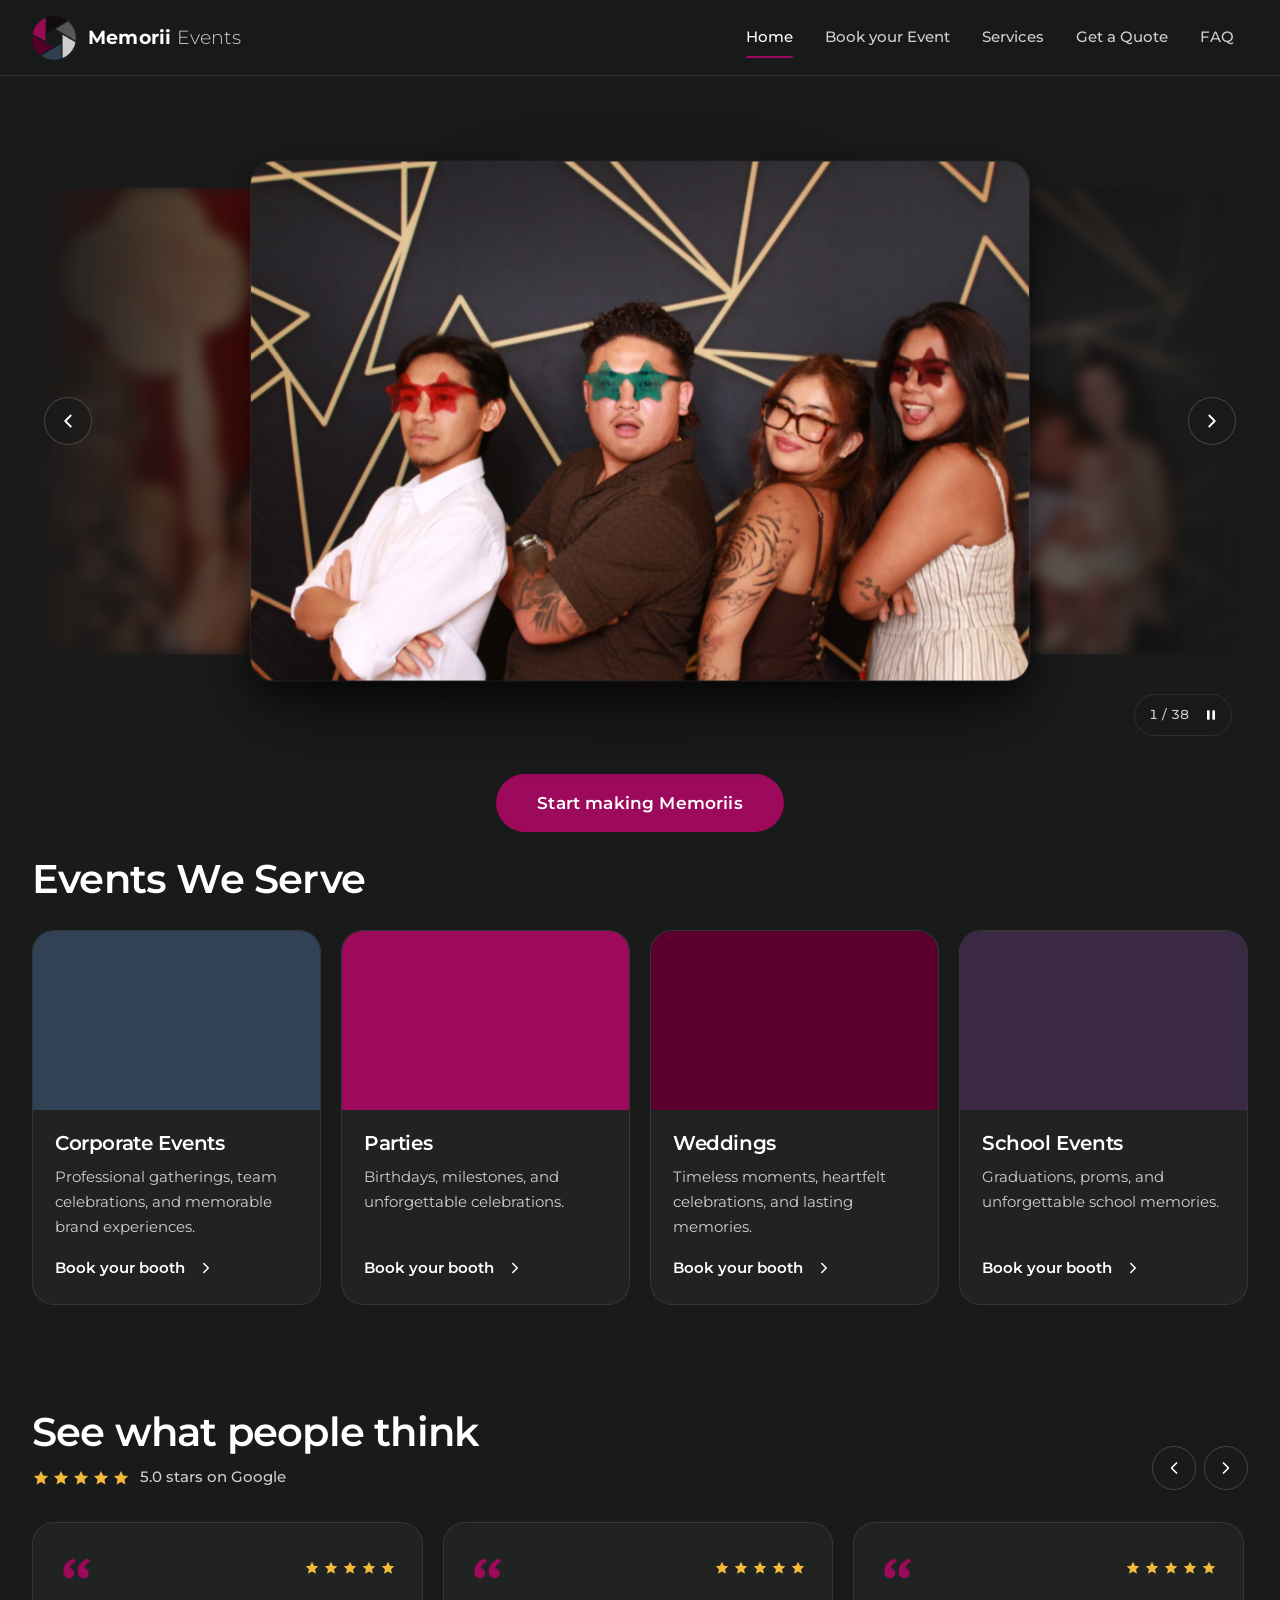
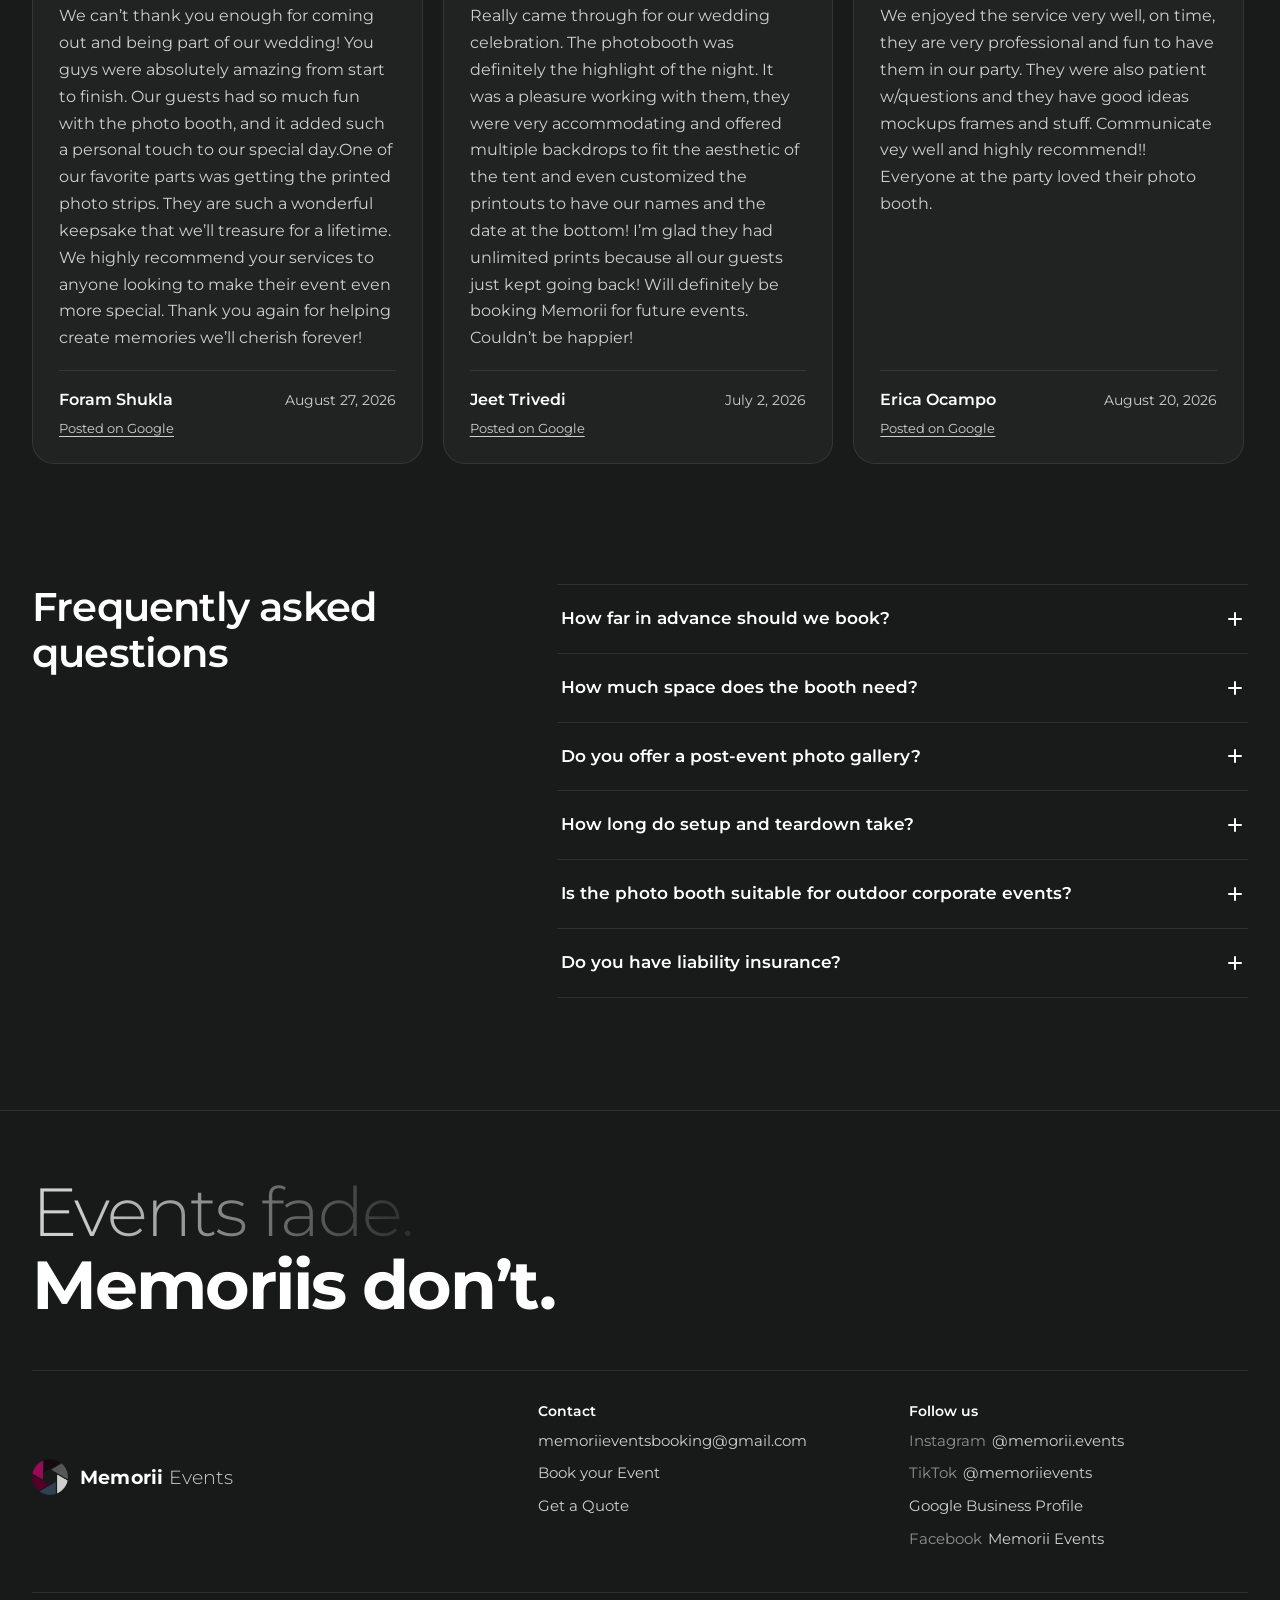
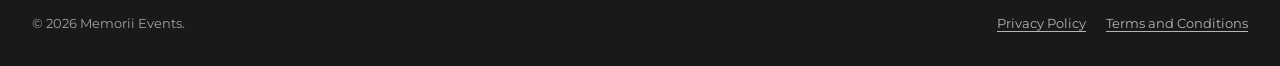
==== commit ed4be062: "Add Events We Serve, booking popup, FAQ, pricing, terms - Home: "Start making Memoriis" button, Even" ====
--- a/index.html
+++ b/index.html
@@ -4,7 +4,7 @@
   <meta charset="utf-8">
   <meta name="viewport" content="width=device-width, initial-scale=1">
   <title>Memorii Events | Photo Booth for Weddings and Events in Toronto and the GTA</title>
-  <meta name="description" content="Photo booth entertainment for weddings, private parties and events across Toronto and the GTA. Printed keepsakes, digital sharing and something fun for your guests to do.">
+  <meta name="description" content="Photo booth rentals for weddings, parties, corporate and school events across Toronto and the GTA. Printed keepsakes, instant sharing, and something fun for your guests to do.">
   <link rel="canonical" href="https://memoriievents.ca/">
   <meta name="theme-color" content="#191a1a">
 
@@ -13,7 +13,7 @@
   <meta property="og:site_name" content="Memorii Events">
   <meta property="og:locale" content="en_CA">
   <meta property="og:title" content="Memorii Events | Photo Booth for Weddings and Events in Toronto and the GTA">
-  <meta property="og:description" content="Photo booth entertainment for weddings, private parties and events across Toronto and the GTA. Printed keepsakes, digital sharing and something fun for your guests to do.">
+  <meta property="og:description" content="Photo booth rentals for weddings, parties, corporate and school events across Toronto and the GTA. Printed keepsakes, instant sharing, and something fun for your guests to do.">
   <meta property="og:url" content="https://memoriievents.ca/">
   <meta property="og:image" content="https://memoriievents.ca/assets/media-web/wedding1.jpg">
   <meta name="twitter:card" content="summary_large_image">
@@ -24,9 +24,9 @@
   <link rel="preconnect" href="https://fonts.googleapis.com">
   <link rel="preconnect" href="https://fonts.gstatic.com" crossorigin>
   <link rel="stylesheet" href="https://fonts.googleapis.com/css2?family=Montserrat:wght@300;400;500;600;700&display=swap">
-  <link rel="stylesheet" href="assets/css/styles.css?v=2">
+  <link rel="stylesheet" href="assets/css/styles.css?v=3">
   <script type="application/ld+json">
-  {"@context": "https://schema.org", "@type": "LocalBusiness", "name": "Memorii Events", "url": "https://memoriievents.ca/", "email": "memoriieventsbooking@gmail.com", "logo": "https://memoriievents.ca/assets/logo-transparent.png", "image": "https://memoriievents.ca/assets/media-web/wedding1.jpg", "slogan": "Events fade. Memoriis don't.", "description": "Photo booth entertainment, onsite printing and digital photo sharing for weddings, private parties and events.", "areaServed": ["Toronto", "Greater Toronto Area"]}
+  {"@context": "https://schema.org", "@type": "LocalBusiness", "name": "Memorii Events", "url": "https://memoriievents.ca/", "email": "memoriieventsbooking@gmail.com", "logo": "https://memoriievents.ca/assets/logo-transparent.png", "image": "https://memoriievents.ca/assets/media-web/wedding1.jpg", "slogan": "Events fade. Memoriis don't.", "description": "Photo booth entertainment, onsite printing and digital photo sharing for weddings, parties, corporate and school events.", "areaServed": ["Toronto", "Greater Toronto Area"], "sameAs": ["https://www.instagram.com/memorii.events", "https://www.tiktok.com/@memoriievents"]}
   </script>
 </head>
 <body>
@@ -50,13 +50,13 @@
       <a class="nav-link" href="pages/book.html">Book your Event</a>
       <a class="nav-link" href="pages/services.html">Services</a>
       <a class="nav-link" href="pages/quote.html">Get a Quote</a>
-      <a class="nav-link" href="index.html#meet-the-team">About Us</a>
+      <a class="nav-link" href="#faq">FAQ</a>
     </nav>
   </div>
 </header>
 
 <main id="main">
-  <h1 class="visually-hidden">Memorii Events: photo booth entertainment for weddings and events in Toronto and the GTA</h1>
+  <h1 class="visually-hidden">Memorii Events: photo booth rentals for weddings, parties, corporate and school events in Toronto and the GTA</h1>
 
   <!-- Hero carousel: photos and videos come from assets/data/carousel.json -->
   <section class="hero" aria-label="Photos and videos from our events">
@@ -81,7 +81,60 @@
     </div>
 
     <div class="hero-cta">
-      <a class="btn btn-lg" href="pages/book.html">Book your Event</a>
+      <a class="btn btn-lg" href="pages/book.html">Start making Memoriis</a>
+    </div>
+  </section>
+
+  <!-- Events We Serve: each card opens the booking popup below -->
+  <section class="events" aria-labelledby="events-title">
+    <div class="container">
+      <h2 class="section-title" id="events-title">Events We Serve</h2>
+      <ul class="event-grid" role="list">
+        <li class="event-card">
+          <!-- TODO: swap this colour block for an event photo -->
+          <div class="event-block event-block--slate" aria-hidden="true"></div>
+          <div class="event-body">
+            <h3>Corporate Events</h3>
+            <p>Professional gatherings, team celebrations, and memorable brand experiences.</p>
+            <button class="event-open" type="button" data-event="Corporate Events">
+              Book your booth<span class="visually-hidden"> for Corporate Events</span> <svg viewBox="0 0 24 24" fill="none" stroke="currentColor" stroke-width="2" stroke-linecap="round" stroke-linejoin="round" aria-hidden="true"><path d="m9 18 6-6-6-6"/></svg>
+            </button>
+          </div>
+        </li>
+        <li class="event-card">
+          <!-- TODO: swap this colour block for an event photo -->
+          <div class="event-block event-block--magenta" aria-hidden="true"></div>
+          <div class="event-body">
+            <h3>Parties</h3>
+            <p>Birthdays, milestones, and unforgettable celebrations.</p>
+            <button class="event-open" type="button" data-event="Parties">
+              Book your booth<span class="visually-hidden"> for Parties</span> <svg viewBox="0 0 24 24" fill="none" stroke="currentColor" stroke-width="2" stroke-linecap="round" stroke-linejoin="round" aria-hidden="true"><path d="m9 18 6-6-6-6"/></svg>
+            </button>
+          </div>
+        </li>
+        <li class="event-card">
+          <!-- TODO: swap this colour block for an event photo -->
+          <div class="event-block event-block--deep" aria-hidden="true"></div>
+          <div class="event-body">
+            <h3>Weddings</h3>
+            <p>Timeless moments, heartfelt celebrations, and lasting memories.</p>
+            <button class="event-open" type="button" data-event="Weddings">
+              Book your booth<span class="visually-hidden"> for Weddings</span> <svg viewBox="0 0 24 24" fill="none" stroke="currentColor" stroke-width="2" stroke-linecap="round" stroke-linejoin="round" aria-hidden="true"><path d="m9 18 6-6-6-6"/></svg>
+            </button>
+          </div>
+        </li>
+        <li class="event-card">
+          <!-- TODO: swap this colour block for an event photo -->
+          <div class="event-block event-block--mix" aria-hidden="true"></div>
+          <div class="event-body">
+            <h3>School Events</h3>
+            <p>Graduations, proms, and unforgettable school memories.</p>
+            <button class="event-open" type="button" data-event="School Events">
+              Book your booth<span class="visually-hidden"> for School Events</span> <svg viewBox="0 0 24 24" fill="none" stroke="currentColor" stroke-width="2" stroke-linecap="round" stroke-linejoin="round" aria-hidden="true"><path d="m9 18 6-6-6-6"/></svg>
+            </button>
+          </div>
+        </li>
+      </ul>
     </div>
   </section>
 
@@ -89,7 +142,13 @@
   <section class="reviews" aria-labelledby="reviews-title">
     <div class="container">
       <div class="section-head">
-        <h2 class="section-title" id="reviews-title">See what people think</h2>
+        <div>
+          <h2 class="section-title" id="reviews-title">See what people think</h2>
+          <p class="rating-line">
+            <span class="rating-stars" aria-hidden="true"><svg viewBox="0 0 24 24" aria-hidden="true" fill="currentColor"><path d="M12 2.6l2.9 6 6.6.8-4.9 4.6 1.3 6.5L12 17.3l-5.9 3.2 1.3-6.5L2.5 9.4l6.6-.8z"/></svg><svg viewBox="0 0 24 24" aria-hidden="true" fill="currentColor"><path d="M12 2.6l2.9 6 6.6.8-4.9 4.6 1.3 6.5L12 17.3l-5.9 3.2 1.3-6.5L2.5 9.4l6.6-.8z"/></svg><svg viewBox="0 0 24 24" aria-hidden="true" fill="currentColor"><path d="M12 2.6l2.9 6 6.6.8-4.9 4.6 1.3 6.5L12 17.3l-5.9 3.2 1.3-6.5L2.5 9.4l6.6-.8z"/></svg><svg viewBox="0 0 24 24" aria-hidden="true" fill="currentColor"><path d="M12 2.6l2.9 6 6.6.8-4.9 4.6 1.3 6.5L12 17.3l-5.9 3.2 1.3-6.5L2.5 9.4l6.6-.8z"/></svg><svg viewBox="0 0 24 24" aria-hidden="true" fill="currentColor"><path d="M12 2.6l2.9 6 6.6.8-4.9 4.6 1.3 6.5L12 17.3l-5.9 3.2 1.3-6.5L2.5 9.4l6.6-.8z"/></svg></span>
+            <span>5.0 stars on Google</span>
+          </p>
+        </div>
         <div class="review-arrows">
           <button class="round-btn" type="button" data-reviews-prev aria-label="Previous review"><svg viewBox="0 0 24 24" fill="none" stroke="currentColor" stroke-width="2" stroke-linecap="round" stroke-linejoin="round" aria-hidden="true"><path d="m15 18-6-6 6-6"/></svg></button>
           <button class="round-btn" type="button" data-reviews-next aria-label="Next review"><svg viewBox="0 0 24 24" fill="none" stroke="currentColor" stroke-width="2" stroke-linecap="round" stroke-linejoin="round" aria-hidden="true"><path d="m9 18 6-6-6-6"/></svg></button>
@@ -99,32 +158,101 @@
     </div>
   </section>
 
-  <!-- Meet the Team -->
-  <section class="team" id="meet-the-team" aria-labelledby="team-title">
-    <div class="container team-grid">
-      <div class="team-photo">
-        <!-- Add the team photo at assets/images/team.jpg. Until then the placeholder below shows. -->
-        <img src="assets/images/team.jpg" alt="The Memorii Events team" width="1000" height="800" loading="lazy"
-             onload="this.nextElementSibling.hidden = true" onerror="this.remove()">
-        <div class="team-placeholder">
-          <img src="assets/logo-transparent-256.png" alt="" width="72" height="72">
-          <span>Team photo coming soon</span>
-        </div>
-      </div>
-
-      <div class="team-copy">
-        <h2 id="team-title">Meet the Team</h2>
-        <!-- TODO: replace this filler copy with the real Meet the Team blurb -->
-        <p>Memorii Events brings photo booth entertainment, printed keepsakes and digital sharing to weddings, private parties and events across Toronto and the GTA.</p>
-        <p>Your guests get something to do on the night and a photo to take home. Our full story is coming soon.</p>
-        <div class="team-actions">
-          <a class="btn" href="pages/book.html">Book your Event</a>
-          <a class="btn btn-ghost" href="pages/quote.html">Get a Quote</a>
-        </div>
+  <!-- FAQ: the FAQ tab in the banner scrolls here -->
+  <section class="faq" id="faq" aria-labelledby="faq-title">
+    <div class="container faq-grid">
+      <h2 class="section-title" id="faq-title">Frequently asked questions</h2>
+      <div class="faq-list">
+        <details class="faq-item">
+          <summary>How far in advance should we book?<span class="faq-icon" aria-hidden="true"></span></summary>
+          <p>We recommend booking at least 3&ndash;6 months in advance for corporate events.</p>
+        </details>
+        <details class="faq-item">
+          <summary>How much space does the booth need?<span class="faq-icon" aria-hidden="true"></span></summary>
+          <p>Our booth needs an 8x8 ft space with access to a power outlet.</p>
+        </details>
+        <details class="faq-item">
+          <summary>Do you offer a post-event photo gallery?<span class="faq-icon" aria-hidden="true"></span></summary>
+          <p>Yes. Every package includes a private online gallery with every photo taken at your event. Your team can view, download, and share every image, with no watermarks and no expiry date.</p>
+        </details>
+        <details class="faq-item">
+          <summary>How long do setup and teardown take?<span class="faq-icon" aria-hidden="true"></span></summary>
+          <p>We arrive 60&ndash;90 minutes before your event starts so everything is ready before the first guest arrives. Teardown takes about 30&ndash;45 minutes after the event ends.</p>
+        </details>
+        <details class="faq-item">
+          <summary>Is the photo booth suitable for outdoor corporate events?<span class="faq-icon" aria-hidden="true"></span></summary>
+          <p>Yes, for covered patios, tents, and sheltered outdoor spaces. We need protection from direct sunlight and rain, because our equipment is not weatherproof.</p>
+        </details>
+        <details class="faq-item">
+          <summary>Do you have liability insurance?<span class="faq-icon" aria-hidden="true"></span></summary>
+          <p>Yes, Memorii Events carries full liability insurance. Insurance certificates can be provided on request for venues that need vendor documentation.</p>
+        </details>
       </div>
     </div>
   </section>
 </main>
+
+<!-- Booking popup, opened by the Events We Serve cards -->
+<dialog class="booking-dialog" id="booking-dialog" aria-labelledby="booking-title">
+  <div class="dialog-panel">
+    <button class="dialog-close" type="button" aria-label="Close"><svg viewBox="0 0 24 24" fill="none" stroke="currentColor" stroke-width="2" stroke-linecap="round" aria-hidden="true"><path d="M6 6l12 12M18 6 6 18"/></svg></button>
+    <h2 id="booking-title">Book Your Booth For &ldquo;<span data-event-name>Your Event</span>&rdquo;</h2>
+    <p class="quote-line">Get a quote in 24 hours, no commitments.</p>
+
+    <!-- TODO: this form is not connected yet. When the new Formspree form is ready,
+         add action="https://formspree.io/f/NEW-ID" method="POST" to the form below
+         and remove the "not connected" handler in assets/js/main.js (section 6). -->
+    <form class="enquiry-form popup-form" data-not-connected>
+      <input type="hidden" name="_subject" value="New booking request - ">
+      <input type="hidden" name="event_type" value="">
+      <div class="visually-hidden" aria-hidden="true">
+        <label for="popup-gotcha">Leave this empty</label>
+        <input id="popup-gotcha" type="text" name="_gotcha" tabindex="-1" autocomplete="off">
+      </div>
+
+      <div class="field">
+        <label for="popup-name">Full name <span class="req">(required)</span></label>
+        <input id="popup-name" name="name" type="text" required autocomplete="name">
+      </div>
+      <div class="field">
+        <label for="popup-contact">Phone or email <span class="req">(required)</span></label>
+        <input id="popup-contact" name="contact" type="text" required>
+      </div>
+      <div class="form-row">
+          <div class="field">
+            <label for="popup-date">Date of event <span class="req">(required)</span></label>
+            <input id="popup-date" name="event_date" type="text" required inputmode="numeric" autocomplete="off"
+                   placeholder="yyyy-mm-dd" pattern="\d{4}-\d{2}-\d{2}" maxlength="10"
+                   data-date-field aria-describedby="popup-date-hint">
+            <span class="hint" id="popup-date-hint">Format yyyy-mm-dd, for example <span class="nowrap">2027-06-14</span>.</span>
+          </div>
+          <div class="field">
+            <label for="popup-budget">Budget <span class="req">(required)</span></label>
+            <select id="popup-budget" name="budget" required>
+                <option value="">Choose one</option>
+                <option>$349-$499</option>
+                <option>$500-$749</option>
+                <option>$750+</option>
+            </select>
+          </div>
+      </div>
+      <div class="form-row form-row--single">
+          <div class="field">
+            <label for="popup-collection">Chosen collection</label>
+            <select id="popup-collection" name="chosen_collection">
+                <option selected>Not sure</option>
+                <option>Essential Collection</option>
+                <option>Classic Collection</option>
+                <option>Reserve Collection</option>
+            </select>
+          </div>
+      </div>
+
+      <button class="btn btn-lg btn-block" type="submit" data-label="Reserve your date">Reserve your date</button>
+      <p class="form-status" role="status" aria-live="polite"></p>
+    </form>
+  </div>
+</dialog>
 
 <footer class="site-footer">
   <div class="container">
@@ -149,19 +277,24 @@
       <div>
         <h2 class="footer-h">Follow us</h2>
         <ul class="footer-list">
-          <li><span class="label">Instagram</span>@memorii.events</li>
-          <li><span class="label">TikTok</span>@memoriievents</li>
+          <li><span class="label">Instagram</span><a href="https://www.instagram.com/memorii.events?utm_source=qr" target="_blank" rel="noopener">@memorii.events</a></li>
+          <li><span class="label">TikTok</span><a href="https://www.tiktok.com/@memoriievents?_r=1&amp;_t=ZS-98tOiBm9J1l" target="_blank" rel="noopener">@memoriievents</a></li>
+          <li><a href="https://maps.app.goo.gl/9qKDPne746rH4iwv8?g_st=ic" target="_blank" rel="noopener">Google Business Profile</a></li>
           <li><span class="label">Facebook</span>Memorii Events</li>
         </ul>
       </div>
     </div>
 
     <div class="footer-legal">
-      <p>&copy; 2026 Memorii Events. <a href="pages/privacy.html">Privacy Policy</a></p>
+      <p>&copy; 2026 Memorii Events.</p>
+      <ul class="footer-legal-links">
+        <li><a href="pages/privacy.html">Privacy Policy</a></li>
+        <li><a href="pages/terms.html">Terms and Conditions</a></li>
+      </ul>
     </div>
   </div>
 </footer>
 
-<script src="assets/js/main.js?v=2" defer></script>
+<script src="assets/js/main.js?v=3" defer></script>
 </body>
 </html>
--- a/assets/css/styles.css
+++ b/assets/css/styles.css
@@ -11,9 +11,9 @@
      4. Header and navigation
      5. Home: hero carousel (coverflow)
      6. Home: reviews
-     7. Home: meet the team
+     7. Home: events we serve, booking popup, FAQ
      8. Footer
-     9. Inner pages and forms
+     9. Inner pages, forms, services, legal pages
     10. Reduced motion
    ========================================================================== */
 
@@ -26,6 +26,7 @@
   --magenta-deep: #5b002e;  /* button hover */
   --white: #ffffff;         /* main text */
   --grey: #cfcfcf;          /* secondary text */
+  --gold: #f2b93b;          /* review stars */
 
   /* Derived surfaces (white at low opacity over the background) */
   --surface: rgba(255, 255, 255, 0.035);
@@ -375,15 +376,23 @@
 }
 
 /* 6. Home: reviews --------------------------------------------------------- */
-.reviews { padding: 24px 0 96px; }
+.reviews { padding: 0 0 104px; }
 
 .section-head {
-  display: flex; align-items: flex-end; justify-content: space-between; gap: 16px;
+  display: flex; flex-wrap: wrap; align-items: flex-end; justify-content: space-between; gap: 16px;
   margin-bottom: 28px;
 }
 .section-title { font-size: var(--fs-h2); }
 
-.review-arrows { display: flex; gap: 8px; flex-shrink: 0; }
+.review-arrows { display: flex; gap: 8px; flex-shrink: 0; margin-left: auto; }
+
+/* "5.0 stars on Google" line under the reviews heading */
+.rating-line {
+  display: flex; align-items: center; gap: 10px; margin-top: 10px;
+  color: var(--grey); font-size: 0.9375rem; font-weight: 500;
+}
+.rating-stars { display: flex; gap: 2px; color: var(--gold); }
+.rating-stars svg { width: 18px; height: 18px; }
 .round-btn {
   display: grid; place-items: center; width: 44px; height: 44px;
   border-radius: 50%; border: 1px solid var(--line-strong);
@@ -415,7 +424,7 @@
 }
 .review-top { display: flex; align-items: center; justify-content: space-between; }
 .review-quote { width: 34px; height: 34px; color: var(--magenta); }
-.stars { display: flex; gap: 3px; color: var(--white); }
+.stars { display: flex; gap: 3px; color: var(--gold); }
 .stars svg { width: 16px; height: 16px; }
 .stars .is-empty { color: rgba(255, 255, 255, 0.22); }
 .review-text { flex: 1; color: var(--grey); font-size: 0.9875rem; line-height: 1.7; }
@@ -436,35 +445,124 @@
   .review-card { flex-basis: calc((100% - 40px) / 3); }
 }
 
-/* 7. Home: meet the team --------------------------------------------------- */
-.team { padding: 24px 0 112px; }
-.team-grid { display: grid; gap: 40px; align-items: center; }
-
-.team-photo {
-  position: relative; aspect-ratio: 4 / 3;
+/* 7. Home: events we serve, booking popup, FAQ ---------------------------- */
+/* The events heading peeks in at the bottom of the first screen */
+.events { padding: 24px 0 104px; }
+.events .section-title { margin-bottom: 28px; }
+
+.event-grid {
+  list-style: none; margin: 0; padding: 0;
+  display: grid; gap: 20px;
+}
+@media (min-width: 640px) { .event-grid { grid-template-columns: repeat(2, 1fr); } }
+@media (min-width: 1100px) { .event-grid { grid-template-columns: repeat(4, 1fr); } }
+
+.event-card {
+  position: relative;
+  display: flex; flex-direction: column;
   border-radius: var(--radius-lg); overflow: hidden;
+  background: var(--surface); border: 1px solid var(--line);
+  transition: border-color 0.2s ease, transform 0.25s var(--ease);
+}
+.event-card:hover { border-color: var(--line-strong); transform: translateY(-2px); }
+.event-card:focus-within { border-color: var(--grey); }
+
+/* Placeholder colour blocks until event photos are ready */
+.event-block { aspect-ratio: 16 / 7; }
+@media (min-width: 640px) { .event-block { aspect-ratio: 16 / 10; } }
+.event-block--slate { background: var(--slate); }
+.event-block--magenta { background: var(--magenta); }
+.event-block--deep { background: var(--magenta-deep); }
+.event-block--mix { background: #3c2a44; }
+
+.event-body { display: flex; flex-direction: column; gap: 10px; padding: 22px 22px 24px; flex: 1; }
+.event-body h3 { font-size: var(--fs-h3); }
+.event-body p { color: var(--grey); font-size: 0.9375rem; flex: 1; }
+
+/* The button covers the whole card, so a click anywhere opens the popup */
+.event-open {
+  display: inline-flex; align-items: center; gap: 6px; align-self: flex-start;
+  margin-top: 6px; padding: 0; border: 0; background: none; cursor: pointer;
+  font: inherit; font-weight: 600; font-size: 0.9375rem; color: var(--white);
+}
+.event-open svg { width: 18px; height: 18px; transition: transform 0.2s ease; }
+.event-open::after { content: ""; position: absolute; inset: 0; border-radius: var(--radius-lg); }
+.event-card:hover .event-open svg { transform: translateX(3px); }
+.event-open:focus-visible { outline: none; }
+.event-open:focus-visible::after { outline: 3px solid var(--grey); outline-offset: -3px; }
+
+/* Booking popup (native <dialog>) */
+.booking-dialog {
+  width: min(560px, calc(100% - 24px)); max-height: calc(100% - 24px);
+  margin: auto; padding: 0; border: 0; border-radius: var(--radius-lg);
+  background: transparent; color: var(--white);
+  overflow: visible;
+}
+.booking-dialog::backdrop { background: rgba(8, 8, 9, 0.72); -webkit-backdrop-filter: blur(4px); backdrop-filter: blur(4px); }
+.dialog-panel {
+  position: relative;
+  max-height: calc(100vh - 24px); max-height: calc(100dvh - 24px); overflow-y: auto;
+  padding: clamp(24px, 5vw, 36px);
+  border-radius: var(--radius-lg);
   background:
-    radial-gradient(70% 80% at 85% 15%, rgba(157, 10, 91, 0.55), transparent 70%),
-    linear-gradient(150deg, var(--slate), #1d2229 70%);
-  border: 1px solid var(--line);
-}
-.team-photo img { position: absolute; inset: 0; width: 100%; height: 100%; object-fit: cover; }
-.team-placeholder {
-  position: absolute; inset: 0;
-  display: grid; place-content: center; justify-items: center; gap: 14px;
-  padding: 24px; text-align: center; color: var(--grey); font-size: var(--fs-small);
-}
-.team-placeholder img { position: static; width: 72px; height: 72px; opacity: 0.85; }
-
-.team-copy h2 { font-size: var(--fs-h2); margin-bottom: 20px; }
-.team-copy p { color: var(--grey); font-size: var(--fs-lead); max-width: 34em; }
-.team-copy p + p { margin-top: 14px; }
-.team-actions { display: flex; flex-wrap: wrap; gap: 12px; margin-top: 32px; }
-
-@media (min-width: 900px) {
-  .team-grid { grid-template-columns: 1.05fr 1fr; gap: 72px; }
-  .team-photo { aspect-ratio: 5 / 4; }
-}
+    radial-gradient(80% 60% at 100% 0%, rgba(157, 10, 91, 0.22), transparent 70%),
+    #1f2121;
+  border: 1px solid var(--line-strong);
+  box-shadow: 0 40px 100px rgba(0, 0, 0, 0.6);
+}
+.dialog-panel h2 { font-size: clamp(1.375rem, 1rem + 1.6vw, 1.75rem); padding-right: 44px; }
+.dialog-close {
+  position: absolute; top: 14px; right: 14px;
+  display: grid; place-items: center; width: 40px; height: 40px;
+  border: 1px solid var(--line-strong); border-radius: 50%;
+  background: transparent; color: var(--white); cursor: pointer;
+}
+.dialog-close:hover { background: var(--surface-strong); }
+.dialog-close svg { width: 18px; height: 18px; }
+.dialog-close:focus-visible { border-radius: 50%; }
+.booking-dialog .quote-line { margin: 8px 0 24px; }
+.booking-dialog .enquiry-form { gap: 16px; }
+.booking-dialog .form-row { gap: 16px; }
+body.dialog-open { overflow: hidden; }
+
+/* "Get a quote in 24 hours" line used in the popup and on the form pages */
+.quote-line {
+  display: inline-flex; align-items: flex-start; gap: 10px;
+  margin-top: 14px; color: var(--white); font-weight: 500; font-size: 0.9375rem;
+}
+.quote-line::before {
+  content: ""; flex: 0 0 8px; width: 8px; height: 8px; margin-top: 0.55em; border-radius: 50%;
+  background: var(--magenta); box-shadow: 0 0 0 4px rgba(157, 10, 91, 0.25);
+}
+
+.form-status { color: var(--grey); font-size: 0.875rem; min-height: 1.4em; text-align: center; }
+.btn-block { width: 100%; }
+.nowrap { white-space: nowrap; }
+
+/* FAQ */
+.faq { padding: 0 0 112px; }   /* html scroll-padding-top already clears the banner */
+.faq-grid { display: grid; gap: 28px; }
+@media (min-width: 960px) {
+  .faq-grid { grid-template-columns: minmax(0, 0.8fr) minmax(0, 1.2fr); gap: 64px; align-items: start; }
+}
+.faq-list { border-top: 1px solid var(--line); }
+.faq-item { border-bottom: 1px solid var(--line); }
+.faq-item summary {
+  display: flex; align-items: center; justify-content: space-between; gap: 20px;
+  padding: 22px 4px; cursor: pointer; list-style: none;
+  font-weight: 600; font-size: 1.0625rem; line-height: 1.4;
+}
+.faq-item summary::-webkit-details-marker { display: none; }
+.faq-item summary:hover { color: var(--grey); }
+.faq-icon { position: relative; flex: 0 0 18px; height: 18px; }
+.faq-icon::before, .faq-icon::after {
+  content: ""; position: absolute; left: 50%; top: 50%;
+  width: 14px; height: 2px; margin: -1px 0 0 -7px; border-radius: 2px;
+  background: currentColor; transition: transform 0.25s var(--ease);
+}
+.faq-icon::after { transform: rotate(90deg); }
+.faq-item[open] .faq-icon::after { transform: rotate(0deg); }
+.faq-item p { padding: 0 4px 22px; color: var(--grey); max-width: 40rem; }
 
 /* 8. Footer ---------------------------------------------------------------- */
 .site-footer { border-top: 1px solid var(--line); background: rgba(25, 26, 26, 0.55); }
@@ -497,9 +595,13 @@
 .footer-list a:hover { color: var(--white); text-decoration: underline; }
 .footer-list .label { color: rgba(207, 207, 207, 0.65); margin-right: 6px; }
 .footer-legal {
+  display: flex; flex-wrap: wrap; align-items: center; justify-content: space-between; gap: 8px 24px;
   padding: 20px 0 32px; border-top: 1px solid var(--line);
   color: rgba(207, 207, 207, 0.75); font-size: 0.8125rem;
 }
+.footer-legal-links { list-style: none; margin: 0; padding: 0; display: flex; flex-wrap: wrap; gap: 8px 20px; }
+.footer-legal-links a { color: rgba(207, 207, 207, 0.85); }
+.footer-legal-links a:hover { color: var(--white); }
 
 @media (min-width: 800px) {
   .footer-grid { grid-template-columns: 1.4fr 1fr 1fr; }
@@ -527,6 +629,7 @@
 .form-row { display: grid; gap: 20px; }
 @media (min-width: 640px) {
   .form-row { grid-template-columns: 1fr 1fr; }
+  .form-row.form-row--single { grid-template-columns: 1fr; }
 }
 
 .field { display: grid; gap: 8px; align-content: start; }
@@ -571,16 +674,66 @@
 .aside-card p { color: var(--grey); font-size: 0.9375rem; }
 .aside-card p + p { margin-top: 12px; }
 
-.prose { max-width: 42rem; }
-.prose h2 { font-size: var(--fs-h3); margin: 36px 0 10px; }
+.prose { max-width: 44rem; }
+.prose h2 { font-size: var(--fs-h3); margin: 40px 0 12px; }
+.prose h3 { font-size: 1rem; font-weight: 600; letter-spacing: 0; margin: 22px 0 6px; }
 .prose p { color: var(--grey); }
 .prose p + p { margin-top: 12px; }
-
-.coming-soon {
-  max-width: 42rem; padding: 40px 28px; border-radius: var(--radius-lg);
-  border: 1px dashed var(--line-strong); color: var(--grey); background: var(--surface);
-}
-.cta-row { display: flex; flex-wrap: wrap; gap: 12px; margin-top: 28px; }
+.prose strong { color: var(--white); }
+.prose .legal-close { margin-top: 40px; padding-top: 20px; border-top: 1px solid var(--line); }
+
+/* Services: collections and add-ons */
+.plan-grid { display: grid; gap: 20px; align-items: stretch; }
+@media (min-width: 1000px) { .plan-grid { grid-template-columns: repeat(3, 1fr); } }
+
+.plan-card {
+  position: relative;
+  display: flex; flex-direction: column; gap: 18px;
+  padding: 30px 26px 26px;
+  border-radius: var(--radius-lg);
+  background: var(--surface); border: 1px solid var(--line);
+}
+.plan-card--featured {
+  border-color: var(--magenta);
+  background:
+    radial-gradient(90% 50% at 50% 0%, rgba(157, 10, 91, 0.18), transparent 70%),
+    var(--surface);
+  box-shadow: 0 0 0 1px var(--magenta), 0 24px 60px -20px rgba(157, 10, 91, 0.45);
+}
+.plan-badge {
+  align-self: flex-start;
+  padding: 5px 12px; border-radius: 999px;
+  background: var(--magenta); color: var(--white);
+  font-size: 0.8125rem; font-weight: 600;
+}
+.plan-card:not(.plan-card--featured) .plan-badge { background: var(--slate); }
+/* Keeps card headings level when a card has no badge (desktop only) */
+.plan-badge--spacer { display: none; }
+@media (min-width: 1000px) { .plan-badge--spacer { display: block; visibility: hidden; } }
+.plan-card h2 { font-size: 1.5rem; }
+.plan-price { display: flex; align-items: baseline; gap: 12px; padding-bottom: 18px; border-bottom: 1px solid var(--line); }
+.plan-amount { font-size: 2.75rem; font-weight: 700; letter-spacing: -0.03em; line-height: 1; }
+.plan-hours { color: var(--grey); font-weight: 500; }
+.plan-list { list-style: none; margin: 0; padding: 0; display: grid; gap: 11px; flex: 1; align-content: start; }
+.plan-list li { display: flex; gap: 10px; align-items: flex-start; color: var(--grey); font-size: 0.9375rem; line-height: 1.5; }
+.plan-list svg { flex: 0 0 18px; width: 18px; height: 18px; margin-top: 2px; color: var(--grey); }
+.plan-list .is-extra { color: var(--white); }
+.plan-list .is-extra svg { color: var(--magenta); }
+.plan-list strong { font-weight: 700; }
+.plan-card .btn { margin-top: 6px; }
+
+.addons { margin-top: 72px; }
+.addons .section-title { margin-bottom: 20px; }
+.addon-list { list-style: none; margin: 0; padding: 0; border-top: 1px solid var(--line); max-width: 52rem; }
+.addon {
+  display: flex; align-items: baseline; justify-content: space-between; gap: 24px;
+  padding: 20px 4px; border-bottom: 1px solid var(--line);
+}
+.addon h3 { font-size: 1.0625rem; font-weight: 600; letter-spacing: 0; }
+.addon p { color: var(--grey); font-size: 0.9375rem; margin-top: 4px; }
+.addon-price { flex-shrink: 0; font-weight: 700; font-size: 1.0625rem; color: var(--white) !important; margin-top: 0 !important; }
+
+.cta-row { display: flex; flex-wrap: wrap; gap: 12px; margin-top: 40px; }
 
 /* 10. Reduced motion -------------------------------------------------------- */
 /* People who ask their device for less motion get no carousel animation.
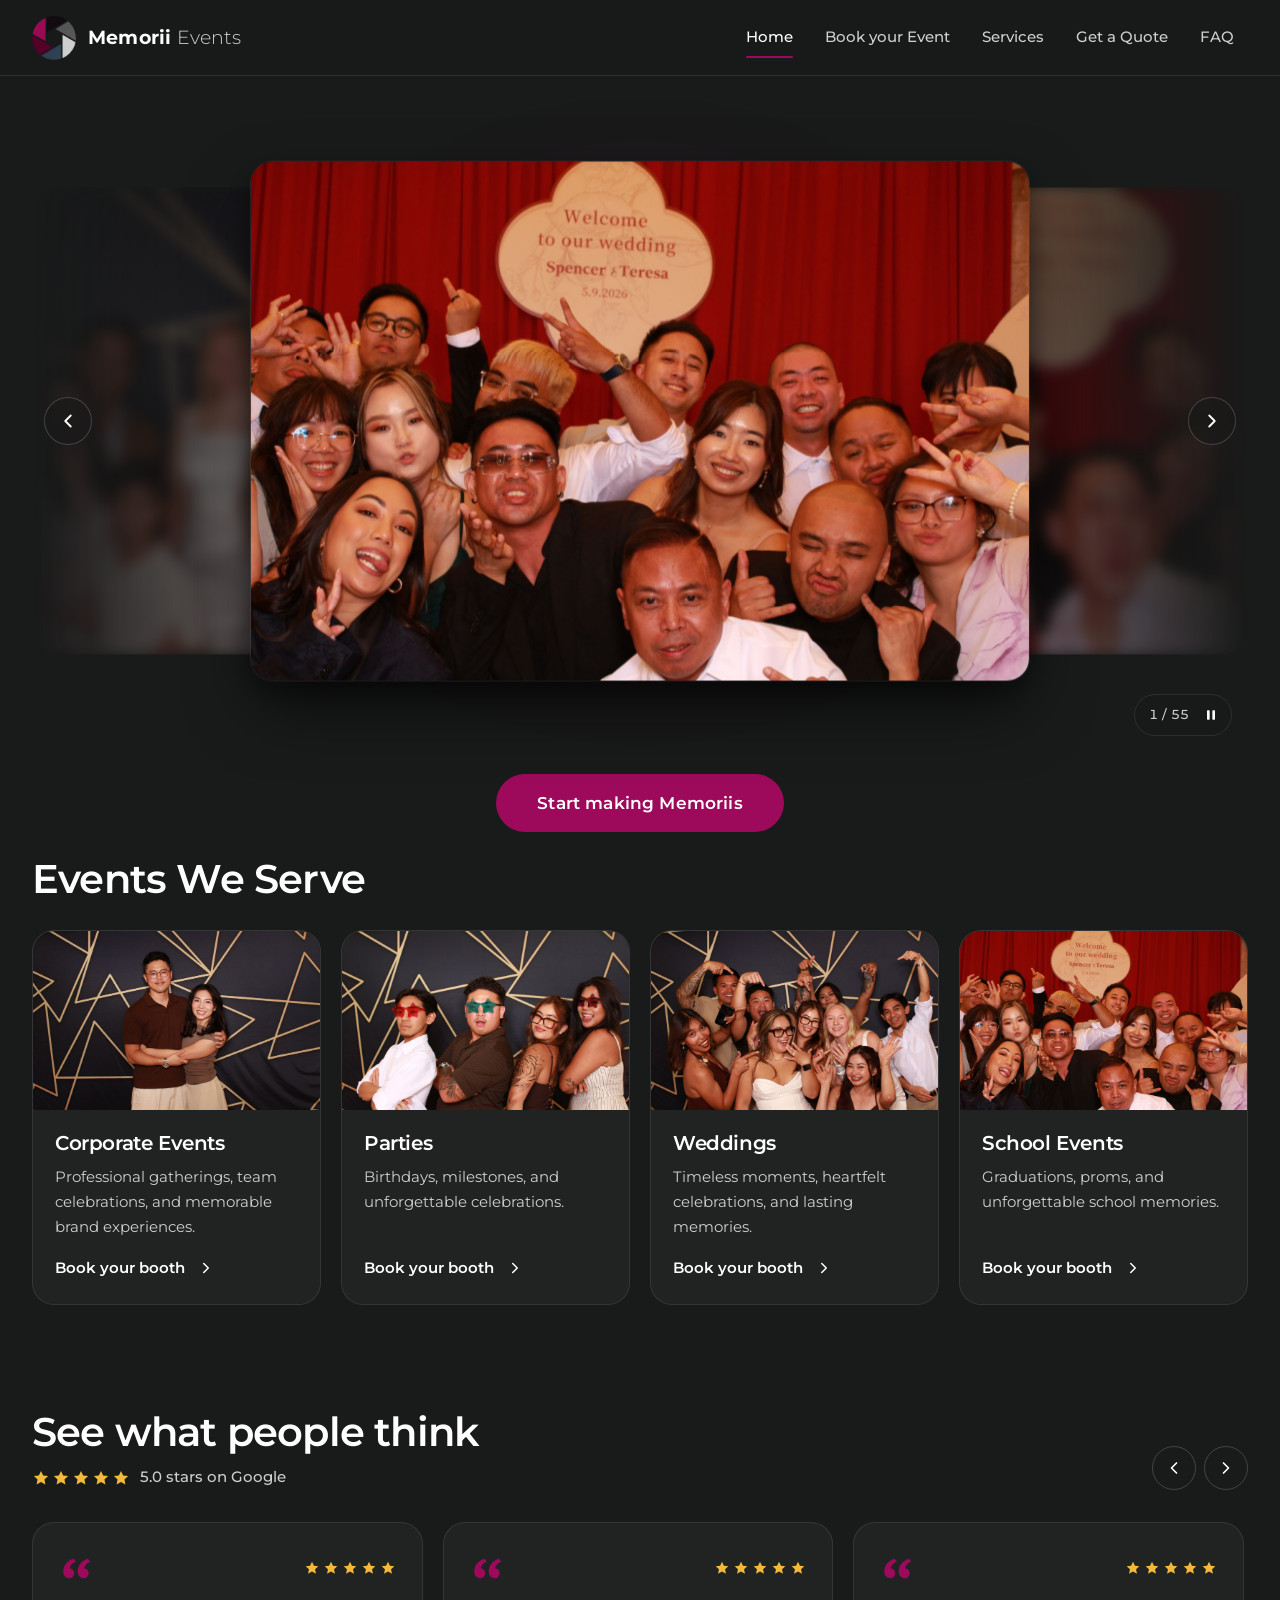
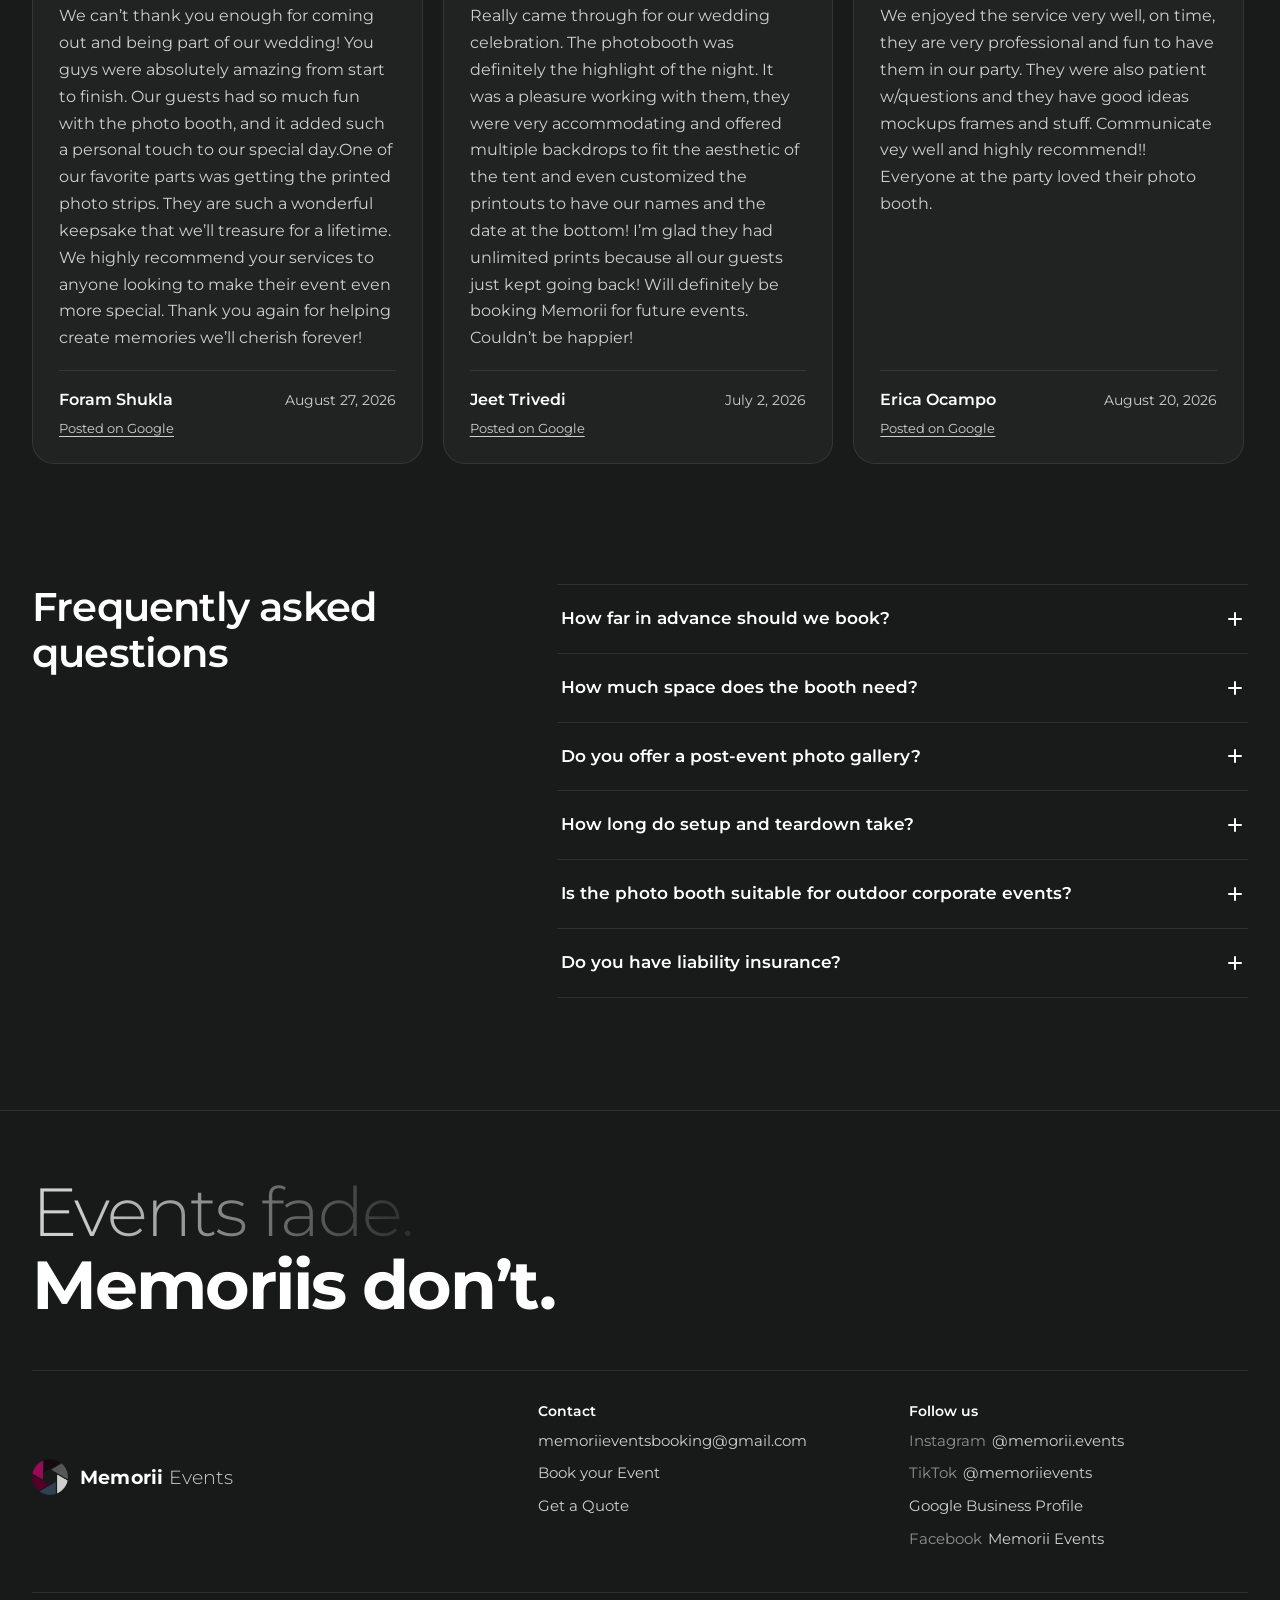
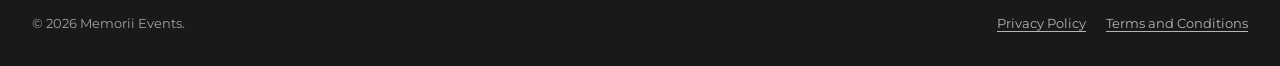
==== commit febf90af: "Update carousel with new event media and add photos to event cards - Carousel now uses ep1-ep45 phot" ====
--- a/index.html
+++ b/index.html
@@ -91,8 +91,7 @@
       <h2 class="section-title" id="events-title">Events We Serve</h2>
       <ul class="event-grid" role="list">
         <li class="event-card">
-          <!-- TODO: swap this colour block for an event photo -->
-          <div class="event-block event-block--slate" aria-hidden="true"></div>
+          <img class="event-block event-block--slate" src="assets/media-web/ep3.jpg" alt="" width="1600" height="1067" loading="lazy" decoding="async">
           <div class="event-body">
             <h3>Corporate Events</h3>
             <p>Professional gatherings, team celebrations, and memorable brand experiences.</p>
@@ -102,8 +101,7 @@
           </div>
         </li>
         <li class="event-card">
-          <!-- TODO: swap this colour block for an event photo -->
-          <div class="event-block event-block--magenta" aria-hidden="true"></div>
+          <img class="event-block event-block--magenta" src="assets/media-web/ep1.jpg" alt="" width="1600" height="1067" loading="lazy" decoding="async">
           <div class="event-body">
             <h3>Parties</h3>
             <p>Birthdays, milestones, and unforgettable celebrations.</p>
@@ -113,8 +111,7 @@
           </div>
         </li>
         <li class="event-card">
-          <!-- TODO: swap this colour block for an event photo -->
-          <div class="event-block event-block--deep" aria-hidden="true"></div>
+          <img class="event-block event-block--deep" src="assets/media-web/ep5.jpg" alt="" width="1600" height="1067" loading="lazy" decoding="async">
           <div class="event-body">
             <h3>Weddings</h3>
             <p>Timeless moments, heartfelt celebrations, and lasting memories.</p>
@@ -124,8 +121,7 @@
           </div>
         </li>
         <li class="event-card">
-          <!-- TODO: swap this colour block for an event photo -->
-          <div class="event-block event-block--mix" aria-hidden="true"></div>
+          <img class="event-block event-block--mix" src="assets/media-web/ep25.jpg" alt="" width="1600" height="1067" loading="lazy" decoding="async">
           <div class="event-body">
             <h3>School Events</h3>
             <p>Graduations, proms, and unforgettable school memories.</p>
--- a/assets/css/styles.css
+++ b/assets/css/styles.css
@@ -467,8 +467,8 @@
 .event-card:hover { border-color: var(--line-strong); transform: translateY(-2px); }
 .event-card:focus-within { border-color: var(--grey); }
 
-/* Placeholder colour blocks until event photos are ready */
-.event-block { aspect-ratio: 16 / 7; }
+/* Event photos (the colour shows while the photo loads) */
+.event-block { aspect-ratio: 16 / 7; width: 100%; height: auto; object-fit: cover; }
 @media (min-width: 640px) { .event-block { aspect-ratio: 16 / 10; } }
 .event-block--slate { background: var(--slate); }
 .event-block--magenta { background: var(--magenta); }
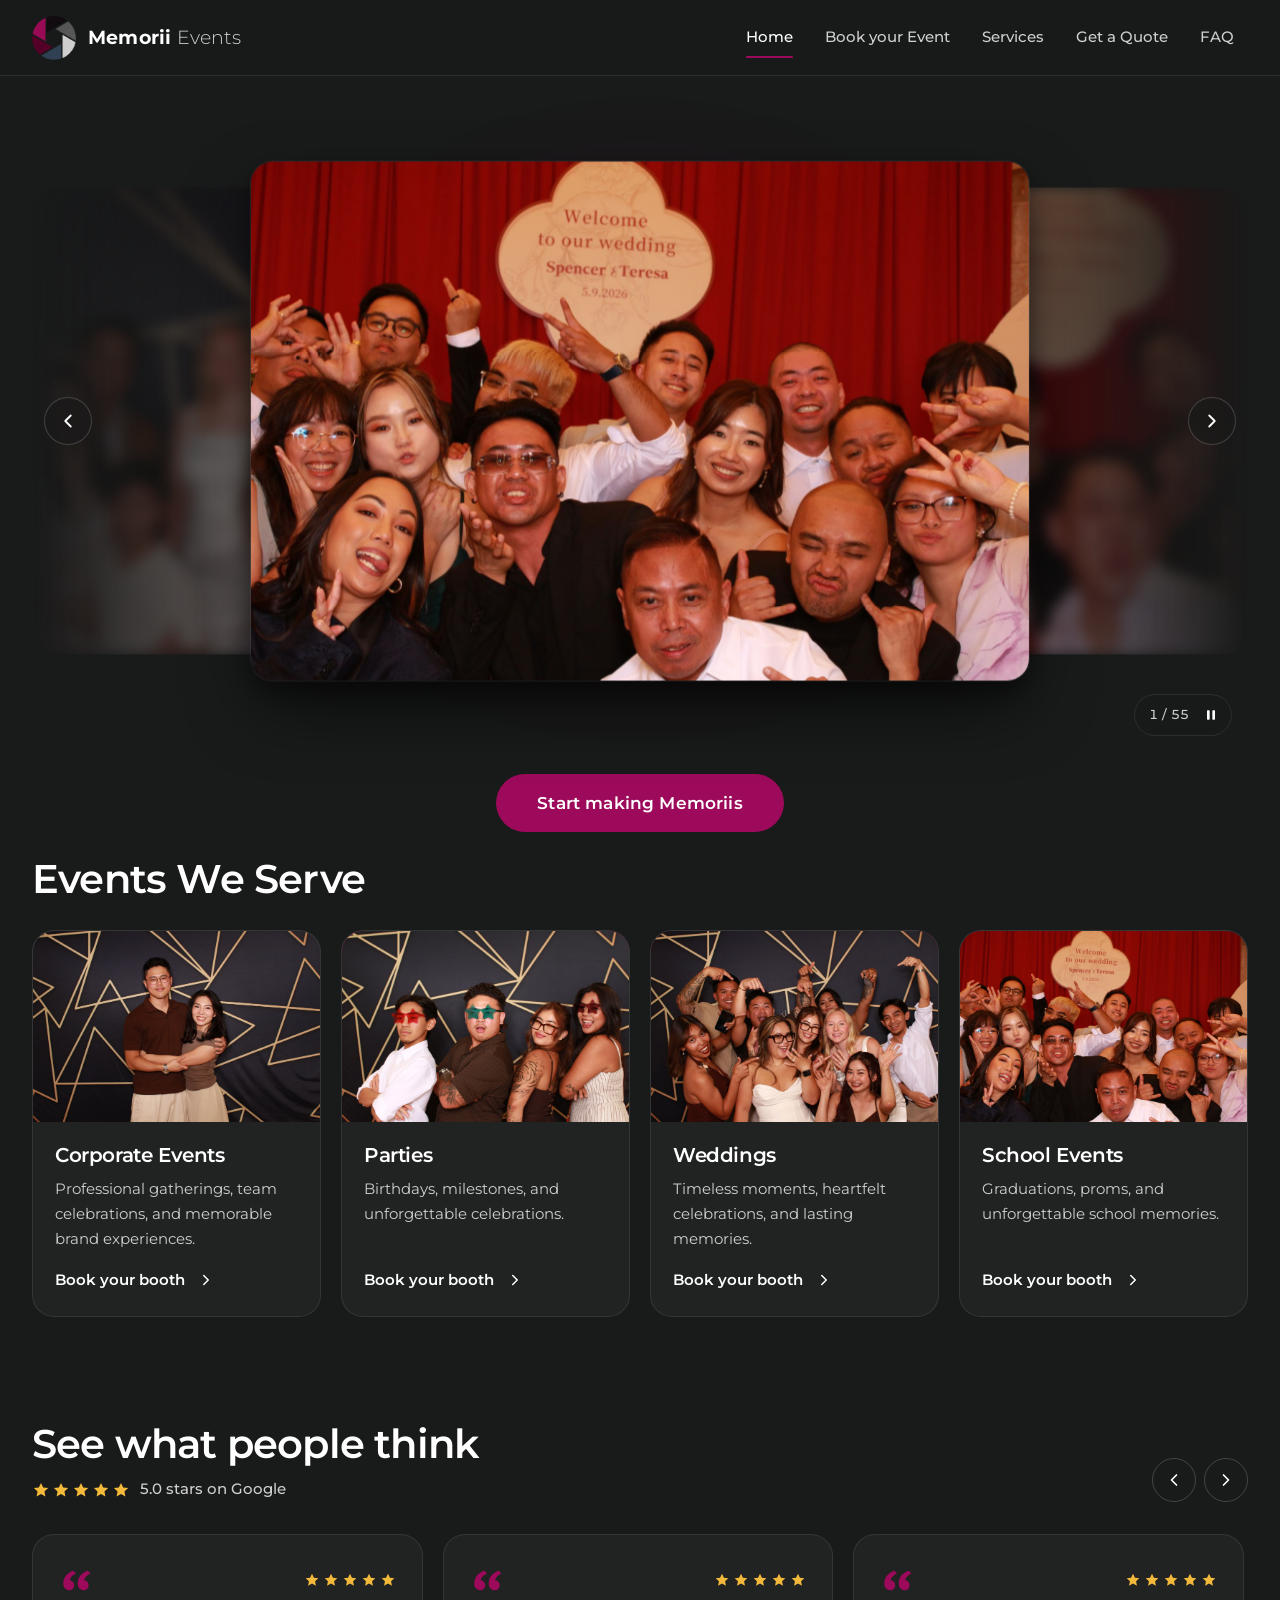
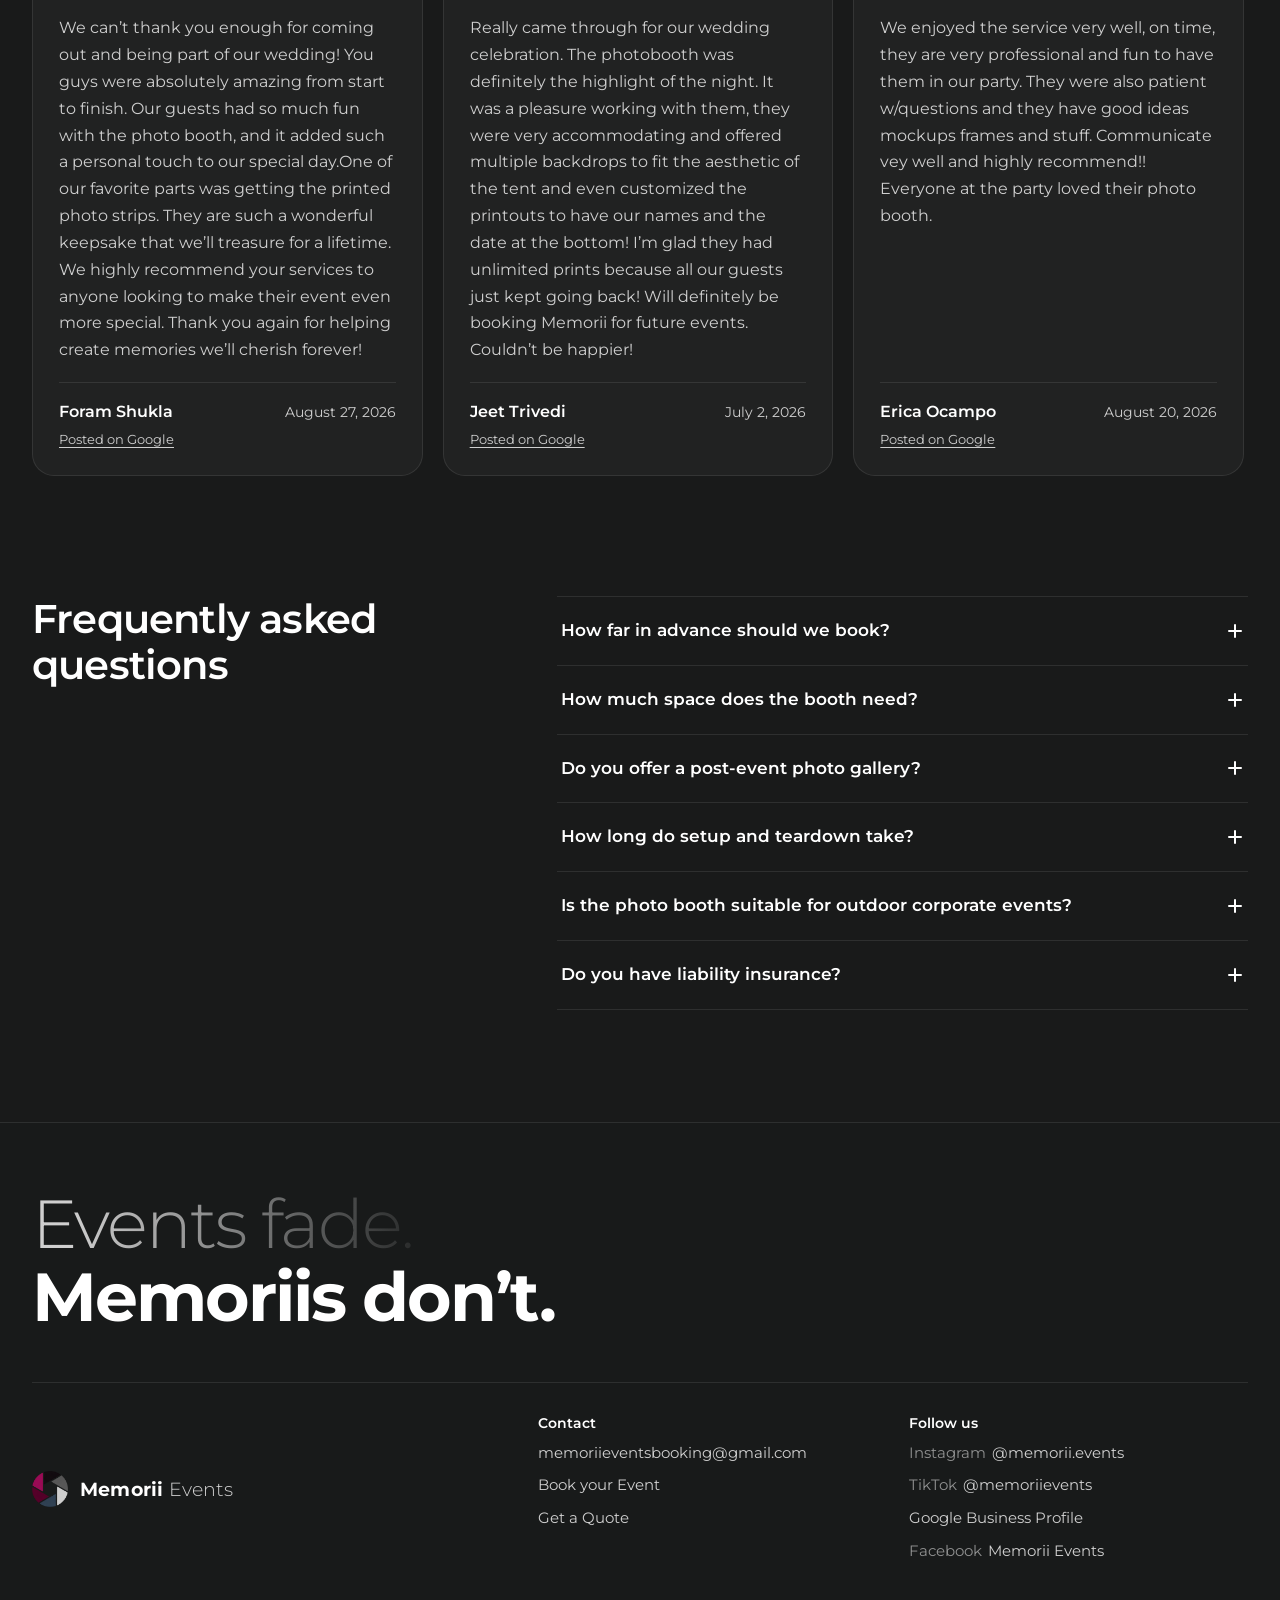
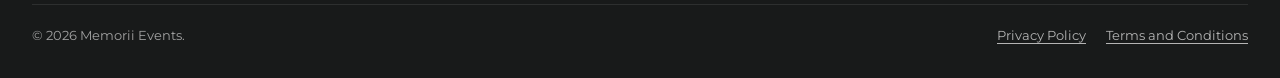
==== commit ff48f10a: "Add collection photos to services page and fix event card photo sizing - Essential, Classic and Rese" ====
--- a/index.html
+++ b/index.html
@@ -24,7 +24,7 @@
   <link rel="preconnect" href="https://fonts.googleapis.com">
   <link rel="preconnect" href="https://fonts.gstatic.com" crossorigin>
   <link rel="stylesheet" href="https://fonts.googleapis.com/css2?family=Montserrat:wght@300;400;500;600;700&display=swap">
-  <link rel="stylesheet" href="assets/css/styles.css?v=3">
+  <link rel="stylesheet" href="assets/css/styles.css?v=4">
   <script type="application/ld+json">
   {"@context": "https://schema.org", "@type": "LocalBusiness", "name": "Memorii Events", "url": "https://memoriievents.ca/", "email": "memoriieventsbooking@gmail.com", "logo": "https://memoriievents.ca/assets/logo-transparent.png", "image": "https://memoriievents.ca/assets/media-web/wedding1.jpg", "slogan": "Events fade. Memoriis don't.", "description": "Photo booth entertainment, onsite printing and digital photo sharing for weddings, parties, corporate and school events.", "areaServed": ["Toronto", "Greater Toronto Area"], "sameAs": ["https://www.instagram.com/memorii.events", "https://www.tiktok.com/@memoriievents"]}
   </script>
--- a/assets/css/styles.css
+++ b/assets/css/styles.css
@@ -467,9 +467,13 @@
 .event-card:hover { border-color: var(--line-strong); transform: translateY(-2px); }
 .event-card:focus-within { border-color: var(--grey); }
 
-/* Event photos (the colour shows while the photo loads) */
-.event-block { aspect-ratio: 16 / 7; width: 100%; height: auto; object-fit: cover; }
-@media (min-width: 640px) { .event-block { aspect-ratio: 16 / 10; } }
+/* Event photos: the 3:2 frame matches the photos, so nothing is stretched or cut off.
+   The colour shows while the photo loads. */
+.event-block {
+  display: block; width: 100%; height: auto;
+  aspect-ratio: 3 / 2;
+  object-fit: cover; object-position: center 30%;
+}
 .event-block--slate { background: var(--slate); }
 .event-block--magenta { background: var(--magenta); }
 .event-block--deep { background: var(--magenta-deep); }
@@ -707,6 +711,20 @@
   font-size: 0.8125rem; font-weight: 600;
 }
 .plan-card:not(.plan-card--featured) .plan-badge { background: var(--slate); }
+/* Collection photos: full width across the top of each card, same shape on every card.
+   Portrait photos are cropped (never stretched); the modifiers pick what stays in frame. */
+.plan-photo {
+  display: block;
+  width: calc(100% + 52px); max-width: none; height: auto;
+  margin: -30px -26px 0;            /* cancels the card padding so the photo reaches the edges */
+  aspect-ratio: 16 / 10;             /* stacked cards (phone, tablet): wider so the photo isn't too tall */
+  object-fit: cover; object-position: center 40%;
+  border-radius: calc(var(--radius-lg) - 1px) calc(var(--radius-lg) - 1px) 0 0;
+  background: var(--surface-strong);
+}
+@media (min-width: 1000px) { .plan-photo { aspect-ratio: 4 / 3; } }  /* three columns side by side */
+.plan-photo--booth { object-position: center 58%; }
+.plan-photo--setup { object-position: center 70%; }
 /* Keeps card headings level when a card has no badge (desktop only) */
 .plan-badge--spacer { display: none; }
 @media (min-width: 1000px) { .plan-badge--spacer { display: block; visibility: hidden; } }
